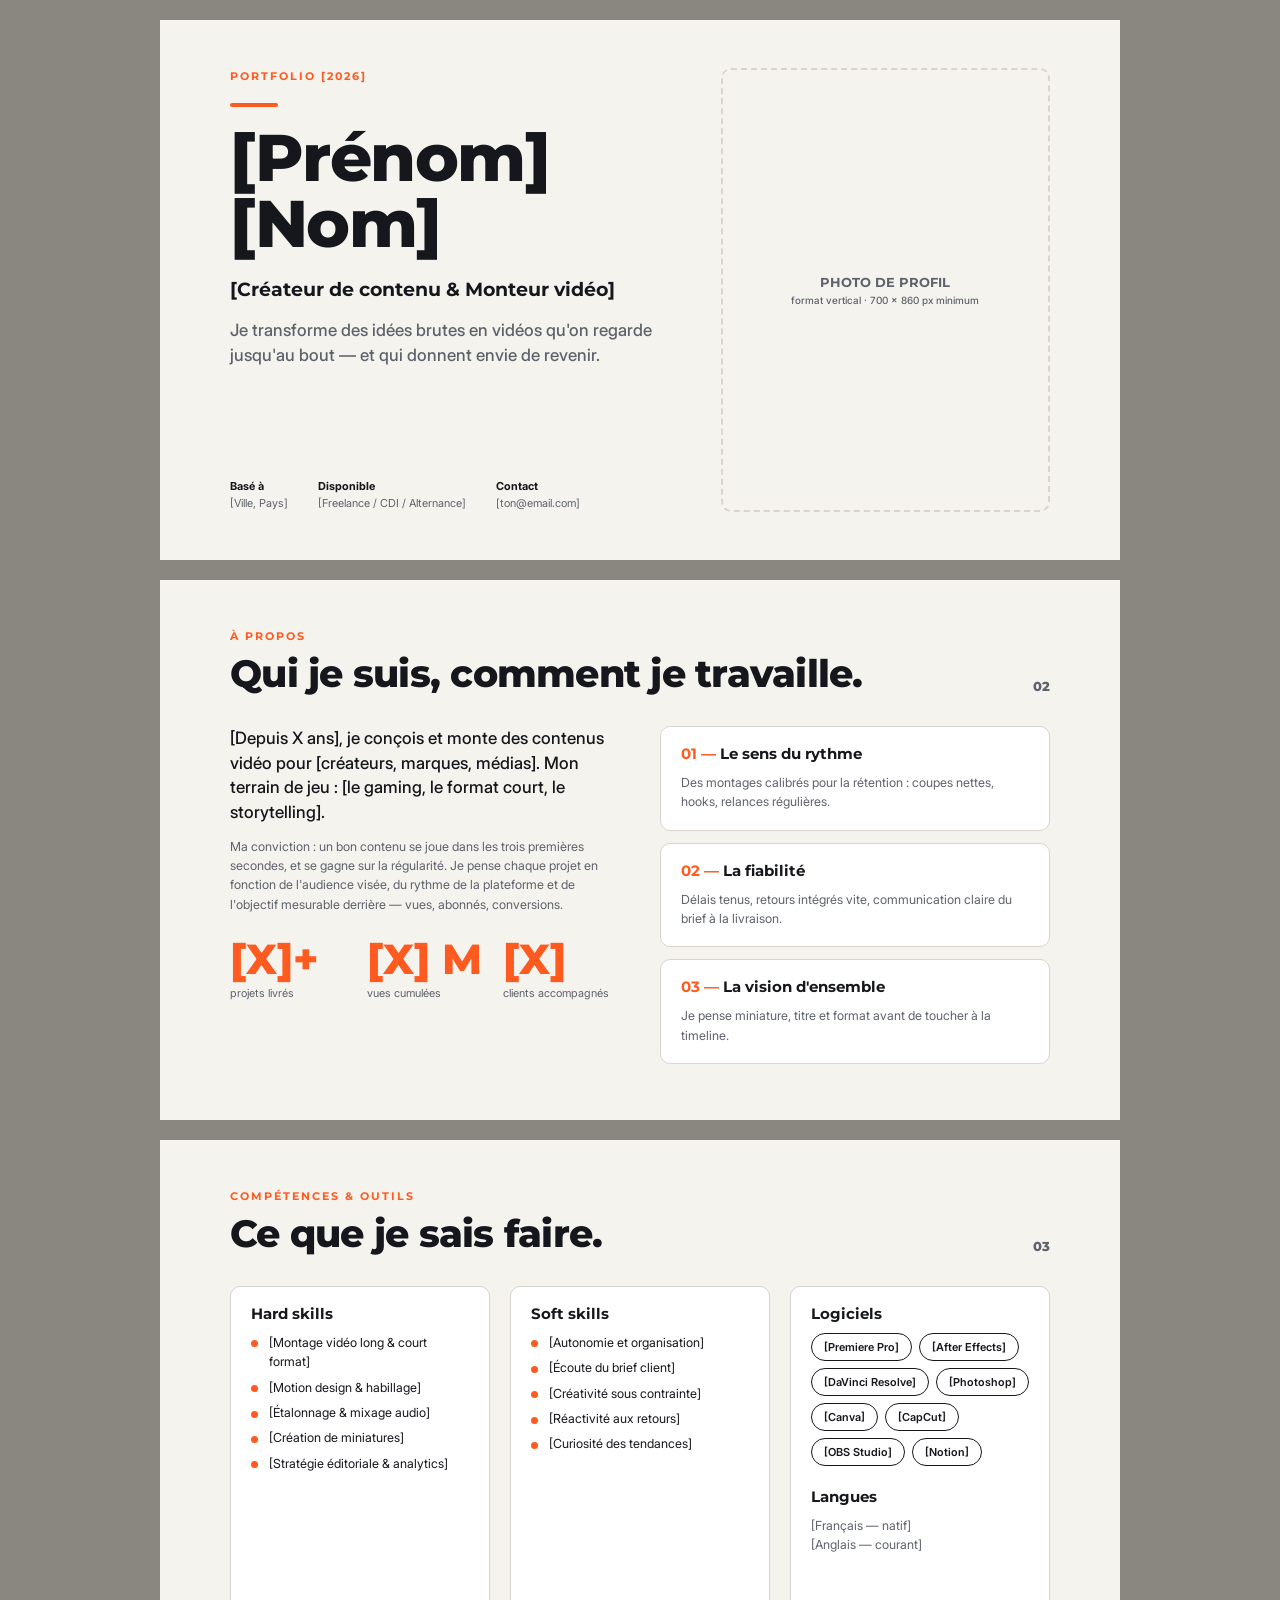
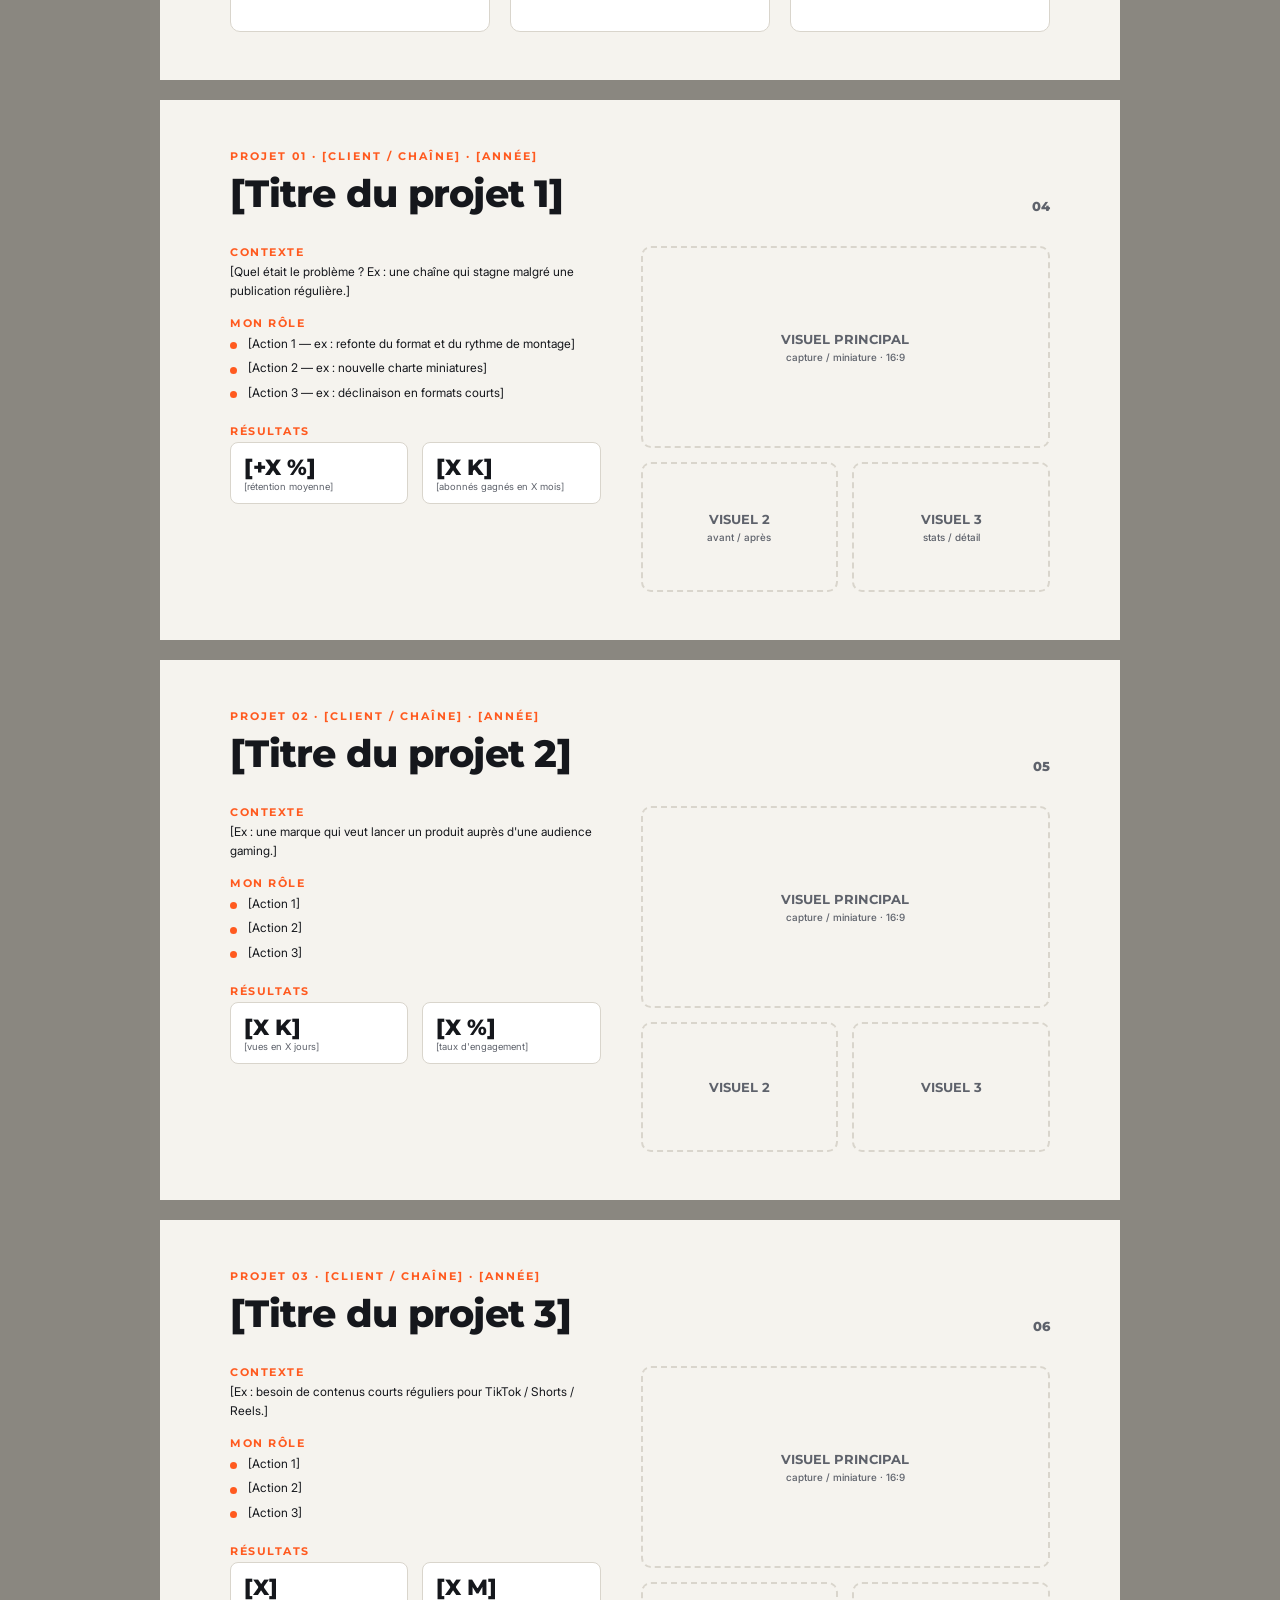
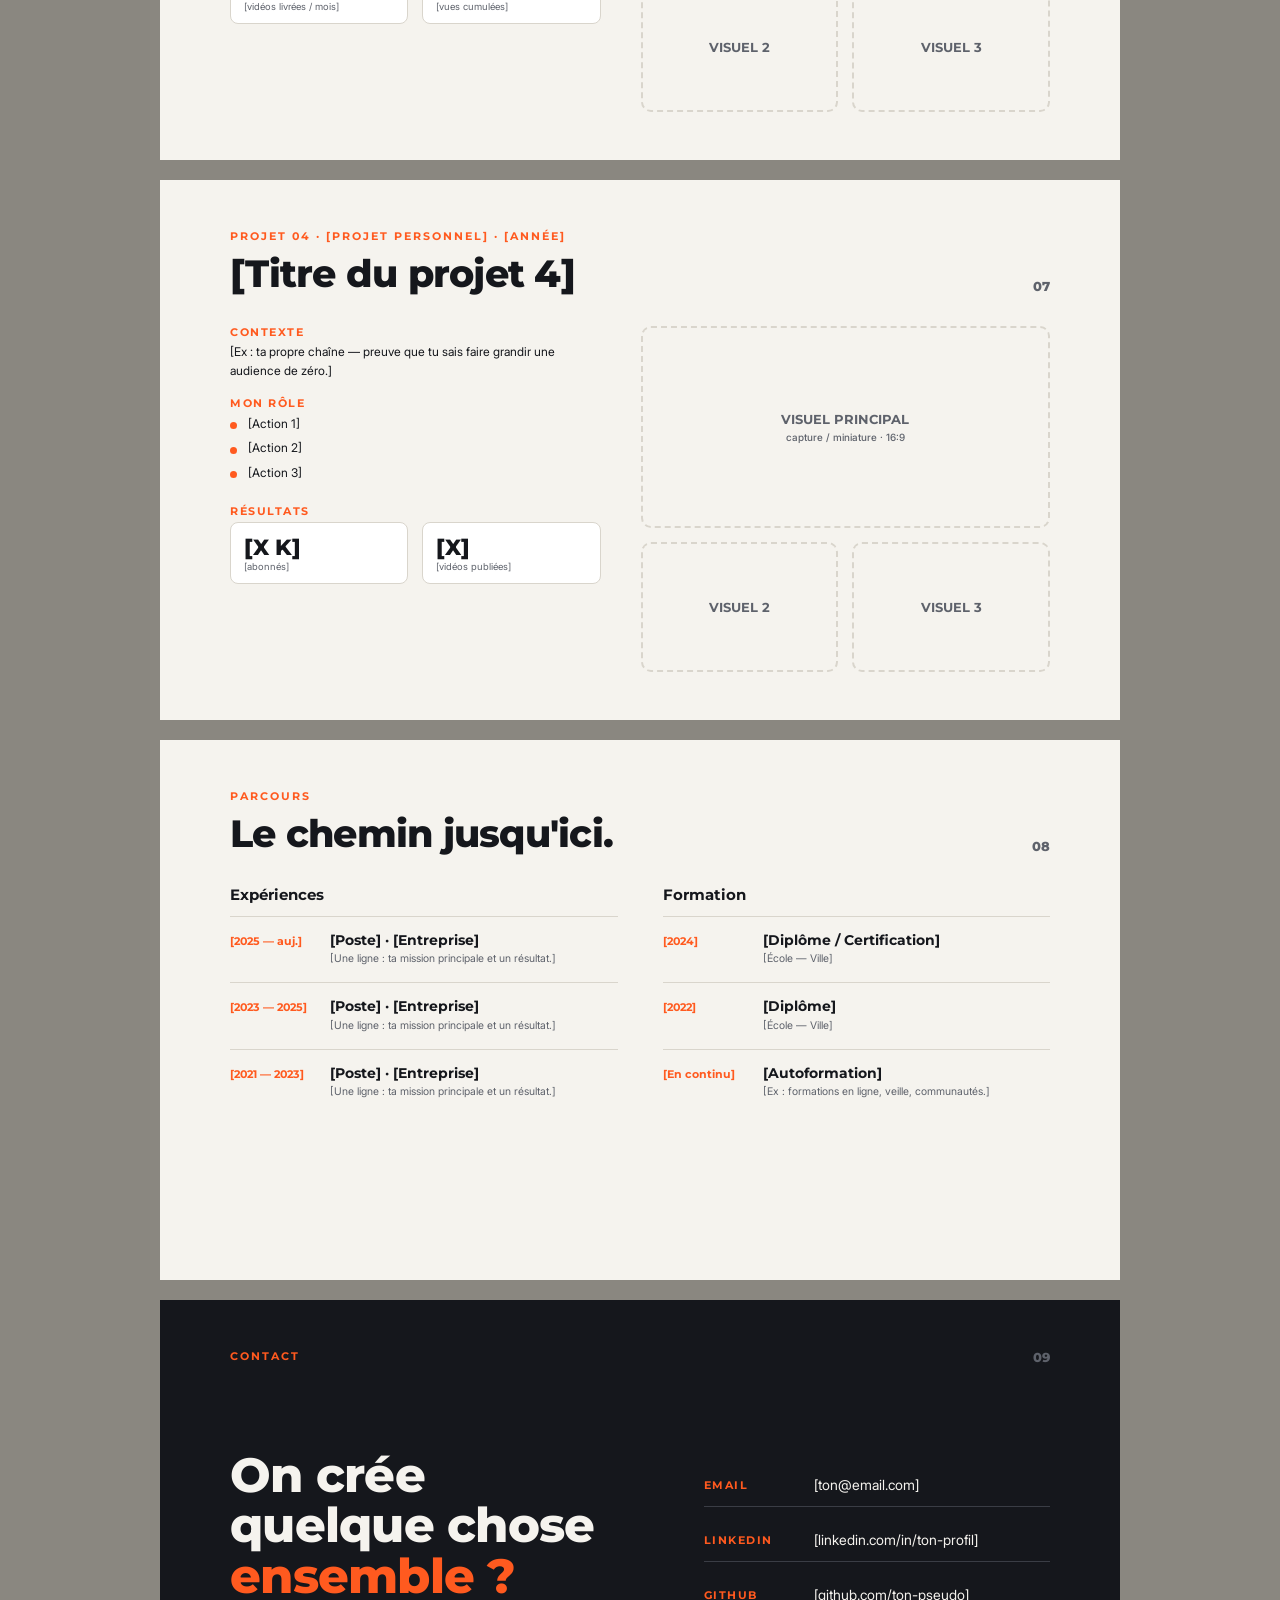
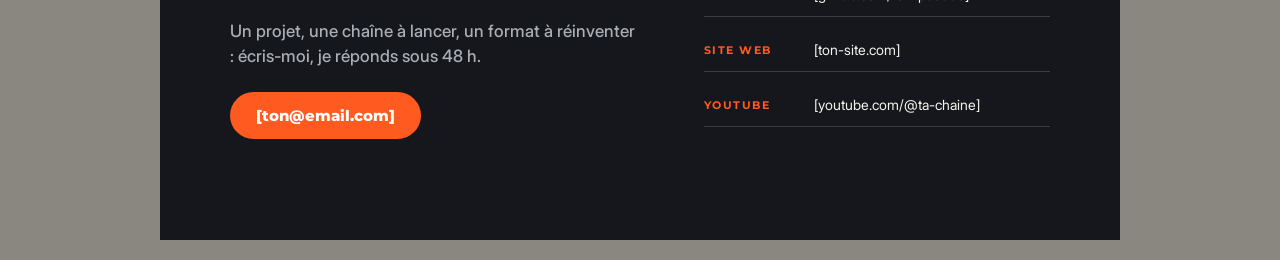
==== portfolio/portfolio.html @ c48b3f31 "Ajout du gabarit de portfolio 16:9 (HTML + PDF) prêt pour l'import Canva Co-Authored-By: Claude Opus" ====
<!doctype html>
<html lang="fr">
<head>
<meta charset="utf-8">
<meta name="viewport" content="width=device-width, initial-scale=1">
<title>Portfolio</title>
<!--
  ============================================================
  PORTFOLIO — GABARIT 16:9 (1920 × 1080 px) PRÊT POUR CANVA
  ============================================================
  COMMENT L'UTILISER
  1. Remplace tout ce qui est entre [CROCHETS] par ton contenu réel.
  2. Exporte en PDF (Chrome > Imprimer > "Enregistrer en PDF",
     marges "Aucune", "Graphiques d'arrière-plan" coché)
     ou utilise directement le fichier portfolio.pdf fourni.
  3. Dans Canva : "Créer un design" > "Importer" > choisis le PDF.
     Chaque <section class="slide"> devient UNE page Canva,
     chaque bloc de texte devient une zone de texte modifiable.

  ⚠ Canva n'importe PAS le HTML. Ce fichier sert à générer le PDF.

  RÈGLES RESPECTÉES POUR UN IMPORT PROPRE
  - Aucun texte posé sur une image ou un dégradé (pas de superposition).
  - Couleurs pleines uniquement (les dégradés/ombres se rasterisent mal).
  - Polices disponibles nativement dans Canva : Montserrat + Inter.
  - Les cadres pointillés = emplacements d'images. Dans Canva,
    supprime le cadre et glisse un "Cadre" (Éléments > Cadres) à la place.
  ============================================================
-->
<link rel="preconnect" href="https://fonts.googleapis.com">
<link rel="preconnect" href="https://fonts.gstatic.com" crossorigin>
<link href="https://fonts.googleapis.com/css2?family=Inter:wght@400;500;600&family=Montserrat:wght@600;700;800&display=swap" rel="stylesheet">
<style>
  /* ---------- 1. PALETTE : change ces 5 valeurs pour tout le document ---------- */
  :root {
    --bg:      #F5F3EE;  /* fond clair des pages            */
    --ink:     #15171C;  /* texte principal                 */
    --muted:   #5E626B;  /* texte secondaire                */
    --accent:  #FF5A1F;  /* couleur de marque (titres, puces) */
    --dark:    #15171C;  /* fond des pages sombres          */
    --line:    #D9D5CC;  /* filets et cadres                */
    --card:    #FFFFFF;  /* fond des cartes                 */
  }

  /* ---------- 2. FORMAT DE PAGE ---------- */
  @page { size: 1920px 1080px; margin: 0; }
  * { box-sizing: border-box; margin: 0; padding: 0; }
  html, body { background: #8A8780; }
  body {
    font-family: "Inter", Arial, sans-serif;
    color: var(--ink);
    -webkit-print-color-adjust: exact; print-color-adjust: exact;
  }
  .slide {
    width: 1920px; height: 1080px;
    padding: 96px 140px;
    background: var(--bg);
    position: relative;
    overflow: hidden;
    margin: 40px auto;
    display: flex; flex-direction: column;
    page-break-after: always; break-after: page;
  }
  .slide.dark { background: var(--dark); color: #F5F3EE; }
  @media print {
    html, body { background: none; }
    .slide { margin: 0; }
  }
  /* Aperçu écran : réduit les pages pour qu'elles tiennent dans la fenêtre */
  @media screen and (max-width: 2000px) {
    .slide { zoom: 0.5; }
  }

  /* ---------- 3. TYPOGRAPHIE ---------- */
  .kicker {
    font-family: "Montserrat", sans-serif; font-weight: 700;
    font-size: 22px; letter-spacing: 4px; text-transform: uppercase;
    color: var(--accent);
  }
  h1 { font-family: "Montserrat", sans-serif; font-weight: 800; font-size: 132px; line-height: 1.0; letter-spacing: -3px; }
  h2 { font-family: "Montserrat", sans-serif; font-weight: 800; font-size: 76px; line-height: 1.05; letter-spacing: -1.5px; }
  h3 { font-family: "Montserrat", sans-serif; font-weight: 700; font-size: 30px; line-height: 1.2; }
  p, li { font-size: 25px; line-height: 1.55; }
  .lead { font-size: 34px; line-height: 1.45; font-weight: 500; }
  .muted { color: var(--muted); }
  .dark .muted { color: #A9ADB5; }
  .accent { color: var(--accent); }

  /* ---------- 4. BLOCS RÉUTILISABLES ---------- */
  .head { display: flex; justify-content: space-between; align-items: flex-end; margin-bottom: 64px; }
  .head .num { font-family: "Montserrat"; font-weight: 800; font-size: 26px; color: var(--muted); }
  .grid-2 { display: grid; grid-template-columns: 1fr 1fr; gap: 80px; flex: 1; }
  .grid-3 { display: grid; grid-template-columns: repeat(3, 1fr); gap: 40px; flex: 1; }
  .card { background: var(--card); border: 2px solid var(--line); border-radius: 20px; padding: 36px 40px; }
  .card h3 { margin-bottom: 20px; }
  .rule { width: 96px; height: 8px; background: var(--accent); border-radius: 4px; margin: 36px 0; }
  ul.dots { list-style: none; }
  ul.dots li { padding-left: 36px; position: relative; margin-bottom: 12px; }
  ul.dots li::before { content: ""; position: absolute; left: 0; top: 15px; width: 14px; height: 14px; border-radius: 50%; background: var(--accent); }
  .tags { display: flex; flex-wrap: wrap; gap: 14px; }
  .tag { font-size: 22px; font-weight: 600; padding: 12px 24px; border-radius: 999px; border: 2px solid var(--ink); }

  /* Emplacement image : à remplacer par un Cadre Canva */
  .ph {
    border: 4px dashed var(--line); border-radius: 20px;
    display: flex; flex-direction: column; align-items: center; justify-content: center;
    color: var(--muted); font-family: "Montserrat"; font-weight: 700; font-size: 26px;
    text-align: center; gap: 8px;
  }
  .ph small { font-family: "Inter"; font-weight: 500; font-size: 20px; }
  .dark .ph { border-color: #3A3D45; color: #A9ADB5; }

  /* ---------- 5. PAGES SPÉCIFIQUES ---------- */
  /* Couverture */
  .cover { display: grid; grid-template-columns: 1.15fr 0.85fr; gap: 90px; height: 100%; }
  .cover .left { display: flex; flex-direction: column; justify-content: space-between; }
  .cover .role { font-family: "Montserrat"; font-weight: 700; font-size: 38px; margin-top: 36px; }
  .cover .meta { display: flex; gap: 60px; }
  .cover .meta p { font-size: 22px; }

  /* Chiffres clés */
  .stats { display: grid; grid-template-columns: repeat(3, 1fr); gap: 40px; }
  .stat .n { font-family: "Montserrat"; font-weight: 800; font-size: 84px; color: var(--accent); line-height: 1; }
  .stat .l { font-size: 22px; margin-top: 12px; }

  /* Projet */
  .project { display: grid; grid-template-columns: 0.95fr 1.05fr; gap: 80px; flex: 1; }
  .project .blocks { display: flex; flex-direction: column; gap: 34px; }
  .project .blocks h3 { font-size: 22px; letter-spacing: 3px; text-transform: uppercase; color: var(--accent); margin-bottom: 8px; }
  .project .blocks p, .project .blocks li { font-size: 24px; }
  .result { display: flex; gap: 28px; }
  .result div { flex: 1; background: var(--card); border: 2px solid var(--line); border-radius: 16px; padding: 22px 26px; }
  .result b { display: block; font-family: "Montserrat"; font-weight: 800; font-size: 44px; color: var(--ink); }
  .result span { font-size: 19px; color: var(--muted); }
  .project .visuals { display: grid; grid-template-rows: 1fr 260px; gap: 28px; }
  .project .visuals .row { display: grid; grid-template-columns: 1fr 1fr; gap: 28px; }

  /* Parcours */
  .timeline { display: grid; grid-template-columns: 1fr 1fr; gap: 90px; flex: 1; }
  .tl-item { display: grid; grid-template-columns: 170px 1fr; gap: 30px; padding: 30px 0; border-top: 2px solid var(--line); }
  .tl-item .date { font-family: "Montserrat"; font-weight: 700; font-size: 22px; color: var(--accent); padding-top: 4px; }
  .tl-item h3 { font-size: 27px; margin-bottom: 6px; }
  .tl-item p { font-size: 21px; }

  /* Contact */
  .contact { display: grid; grid-template-columns: 1.1fr 0.9fr; gap: 100px; flex: 1; align-items: center; }
  .links { display: flex; flex-direction: column; gap: 22px; }
  .link { display: grid; grid-template-columns: 220px 1fr; padding: 26px 0; border-bottom: 2px solid #3A3D45; font-size: 28px; }
  .link span:first-child { font-family: "Montserrat"; font-weight: 700; color: var(--accent); font-size: 22px; letter-spacing: 3px; text-transform: uppercase; padding-top: 5px; }
  .cta { display: inline-block; background: var(--accent); color: #fff; font-family: "Montserrat"; font-weight: 800; font-size: 30px; padding: 28px 52px; border-radius: 999px; margin-top: 48px; }
</style>
</head>
<body>

<!-- =========================================================
     PAGE 1 — COUVERTURE
     ========================================================= -->
<section class="slide">
  <div class="cover">
    <div class="left">
      <div>
        <p class="kicker">Portfolio [2026]</p>
        <div class="rule"></div>
        <!-- TON NOM : 2 lignes max, sinon réduis la taille dans Canva -->
        <h1>[Prénom]<br>[Nom]</h1>
        <p class="role">[Créateur de contenu &amp; Monteur vidéo]</p>
        <!-- ACCROCHE : une promesse, pas une description. Ce que tu apportes, pour qui. -->
        <p class="lead muted" style="margin-top:28px; max-width: 900px;">
          Je transforme des idées brutes en vidéos qu'on regarde jusqu'au bout — et qui donnent envie de revenir.
        </p>
      </div>
      <div class="meta">
        <p><b>Basé à</b><br><span class="muted">[Ville, Pays]</span></p>
        <p><b>Disponible</b><br><span class="muted">[Freelance / CDI / Alternance]</span></p>
        <p><b>Contact</b><br><span class="muted">[ton@email.com]</span></p>
      </div>
    </div>
    <!-- IMAGE : portrait ou visuel signature, format vertical -->
    <div class="ph">PHOTO DE PROFIL<small>format vertical · 700 × 860 px minimum</small></div>
  </div>
</section>

<!-- =========================================================
     PAGE 2 — À PROPOS
     ========================================================= -->
<section class="slide">
  <div class="head">
    <div><p class="kicker">À propos</p><h2 style="margin-top:18px;">Qui je suis, comment je travaille.</h2></div>
    <span class="num">02</span>
  </div>
  <div class="grid-2">
    <div>
      <!-- PRÉSENTATION : 3 à 4 phrases. Parcours en une ligne, spécialité, ce qui te distingue. -->
      <p class="lead">
        [Depuis X ans], je conçois et monte des contenus vidéo pour [créateurs, marques, médias].
        Mon terrain de jeu : [le gaming, le format court, le storytelling].
      </p>
      <p class="muted" style="margin-top:24px;">
        Ma conviction : un bon contenu se joue dans les trois premières secondes, et se gagne
        sur la régularité. Je pense chaque projet en fonction de l'audience visée, du rythme
        de la plateforme et de l'objectif mesurable derrière — vues, abonnés, conversions.
      </p>
      <!-- CHIFFRES CLÉS : remplace par des chiffres VRAIS et vérifiables. -->
      <div class="stats" style="margin-top:48px;">
        <div class="stat"><div class="n">[X]+</div><div class="l muted">projets livrés</div></div>
        <div class="stat"><div class="n">[X] M</div><div class="l muted">vues cumulées</div></div>
        <div class="stat"><div class="n">[X]</div><div class="l muted">clients accompagnés</div></div>
      </div>
    </div>
    <div style="display:flex; flex-direction:column; gap:24px;">
      <!-- FORCES CLÉS : 3 maximum. Chaque force = un bénéfice concret pour le client. -->
      <div class="card">
        <h3><span class="accent">01 —</span> Le sens du rythme</h3>
        <p class="muted">Des montages calibrés pour la rétention : coupes nettes, hooks, relances régulières.</p>
      </div>
      <div class="card">
        <h3><span class="accent">02 —</span> La fiabilité</h3>
        <p class="muted">Délais tenus, retours intégrés vite, communication claire du brief à la livraison.</p>
      </div>
      <div class="card">
        <h3><span class="accent">03 —</span> La vision d'ensemble</h3>
        <p class="muted">Je pense miniature, titre et format avant de toucher à la timeline.</p>
      </div>
    </div>
  </div>
</section>

<!-- =========================================================
     PAGE 3 — COMPÉTENCES & OUTILS
     ========================================================= -->
<section class="slide">
  <div class="head">
    <div><p class="kicker">Compétences &amp; outils</p><h2 style="margin-top:18px;">Ce que je sais faire.</h2></div>
    <span class="num">03</span>
  </div>
  <div class="grid-3">
    <div class="card">
      <h3>Hard skills</h3>
      <ul class="dots">
        <li>[Montage vidéo long &amp; court format]</li>
        <li>[Motion design &amp; habillage]</li>
        <li>[Étalonnage &amp; mixage audio]</li>
        <li>[Création de miniatures]</li>
        <li>[Stratégie éditoriale &amp; analytics]</li>
      </ul>
    </div>
    <div class="card">
      <h3>Soft skills</h3>
      <ul class="dots">
        <li>[Autonomie et organisation]</li>
        <li>[Écoute du brief client]</li>
        <li>[Créativité sous contrainte]</li>
        <li>[Réactivité aux retours]</li>
        <li>[Curiosité des tendances]</li>
      </ul>
    </div>
    <div class="card">
      <h3>Logiciels</h3>
      <!-- Ne liste QUE ce que tu maîtrises vraiment. Un recruteur testera. -->
      <div class="tags" style="margin-top:8px;">
        <span class="tag">[Premiere Pro]</span>
        <span class="tag">[After Effects]</span>
        <span class="tag">[DaVinci Resolve]</span>
        <span class="tag">[Photoshop]</span>
        <span class="tag">[Canva]</span>
        <span class="tag">[CapCut]</span>
        <span class="tag">[OBS Studio]</span>
        <span class="tag">[Notion]</span>
      </div>
      <h3 style="margin-top:44px;">Langues</h3>
      <p class="muted">[Français — natif]<br>[Anglais — courant]</p>
    </div>
  </div>
</section>

<!-- =========================================================
     PAGES 4 à 7 — PROJETS (1 projet = 1 page)
     Duplique ou supprime une <section> pour ajuster le nombre.
     ========================================================= -->

<!-- PROJET 1 -->
<section class="slide">
  <div class="head">
    <div><p class="kicker">Projet 01 · [Client / Chaîne] · [Année]</p><h2 style="margin-top:18px;">[Titre du projet 1]</h2></div>
    <span class="num">04</span>
  </div>
  <div class="project">
    <div class="blocks">
      <div><h3>Contexte</h3><p>[Quel était le problème ? Ex : une chaîne qui stagne malgré une publication régulière.]</p></div>
      <div><h3>Mon rôle</h3>
        <ul class="dots">
          <li>[Action 1 — ex : refonte du format et du rythme de montage]</li>
          <li>[Action 2 — ex : nouvelle charte miniatures]</li>
          <li>[Action 3 — ex : déclinaison en formats courts]</li>
        </ul>
      </div>
      <div><h3>Résultats</h3>
        <!-- Chiffres réels uniquement, avec la période de mesure. -->
        <div class="result">
          <div><b>[+X %]</b><span>[rétention moyenne]</span></div>
          <div><b>[X K]</b><span>[abonnés gagnés en X mois]</span></div>
        </div>
      </div>
    </div>
    <div class="visuals">
      <div class="ph">VISUEL PRINCIPAL<small>capture / miniature · 16:9</small></div>
      <div class="row">
        <div class="ph">VISUEL 2<small>avant / après</small></div>
        <div class="ph">VISUEL 3<small>stats / détail</small></div>
      </div>
    </div>
  </div>
</section>

<!-- PROJET 2 -->
<section class="slide">
  <div class="head">
    <div><p class="kicker">Projet 02 · [Client / Chaîne] · [Année]</p><h2 style="margin-top:18px;">[Titre du projet 2]</h2></div>
    <span class="num">05</span>
  </div>
  <div class="project">
    <div class="blocks">
      <div><h3>Contexte</h3><p>[Ex : une marque qui veut lancer un produit auprès d'une audience gaming.]</p></div>
      <div><h3>Mon rôle</h3>
        <ul class="dots">
          <li>[Action 1]</li>
          <li>[Action 2]</li>
          <li>[Action 3]</li>
        </ul>
      </div>
      <div><h3>Résultats</h3>
        <div class="result">
          <div><b>[X K]</b><span>[vues en X jours]</span></div>
          <div><b>[X %]</b><span>[taux d'engagement]</span></div>
        </div>
      </div>
    </div>
    <div class="visuals">
      <div class="ph">VISUEL PRINCIPAL<small>capture / miniature · 16:9</small></div>
      <div class="row">
        <div class="ph">VISUEL 2</div>
        <div class="ph">VISUEL 3</div>
      </div>
    </div>
  </div>
</section>

<!-- PROJET 3 -->
<section class="slide">
  <div class="head">
    <div><p class="kicker">Projet 03 · [Client / Chaîne] · [Année]</p><h2 style="margin-top:18px;">[Titre du projet 3]</h2></div>
    <span class="num">06</span>
  </div>
  <div class="project">
    <div class="blocks">
      <div><h3>Contexte</h3><p>[Ex : besoin de contenus courts réguliers pour TikTok / Shorts / Reels.]</p></div>
      <div><h3>Mon rôle</h3>
        <ul class="dots">
          <li>[Action 1]</li>
          <li>[Action 2]</li>
          <li>[Action 3]</li>
        </ul>
      </div>
      <div><h3>Résultats</h3>
        <div class="result">
          <div><b>[X]</b><span>[vidéos livrées / mois]</span></div>
          <div><b>[X M]</b><span>[vues cumulées]</span></div>
        </div>
      </div>
    </div>
    <div class="visuals">
      <div class="ph">VISUEL PRINCIPAL<small>capture / miniature · 16:9</small></div>
      <div class="row">
        <div class="ph">VISUEL 2</div>
        <div class="ph">VISUEL 3</div>
      </div>
    </div>
  </div>
</section>

<!-- PROJET 4 (optionnel : supprime cette section si tu n'as que 3 projets solides) -->
<section class="slide">
  <div class="head">
    <div><p class="kicker">Projet 04 · [Projet personnel] · [Année]</p><h2 style="margin-top:18px;">[Titre du projet 4]</h2></div>
    <span class="num">07</span>
  </div>
  <div class="project">
    <div class="blocks">
      <div><h3>Contexte</h3><p>[Ex : ta propre chaîne — preuve que tu sais faire grandir une audience de zéro.]</p></div>
      <div><h3>Mon rôle</h3>
        <ul class="dots">
          <li>[Action 1]</li>
          <li>[Action 2]</li>
          <li>[Action 3]</li>
        </ul>
      </div>
      <div><h3>Résultats</h3>
        <div class="result">
          <div><b>[X K]</b><span>[abonnés]</span></div>
          <div><b>[X]</b><span>[vidéos publiées]</span></div>
        </div>
      </div>
    </div>
    <div class="visuals">
      <div class="ph">VISUEL PRINCIPAL<small>capture / miniature · 16:9</small></div>
      <div class="row">
        <div class="ph">VISUEL 2</div>
        <div class="ph">VISUEL 3</div>
      </div>
    </div>
  </div>
</section>

<!-- =========================================================
     PAGE 8 — PARCOURS & FORMATION
     ========================================================= -->
<section class="slide">
  <div class="head">
    <div><p class="kicker">Parcours</p><h2 style="margin-top:18px;">Le chemin jusqu'ici.</h2></div>
    <span class="num">08</span>
  </div>
  <div class="timeline">
    <div>
      <h3 style="margin-bottom:24px;">Expériences</h3>
      <!-- Du plus récent au plus ancien. 3 à 4 entrées maximum. -->
      <div class="tl-item"><div class="date">[2025 — auj.]</div><div><h3>[Poste] · [Entreprise]</h3><p class="muted">[Une ligne : ta mission principale et un résultat.]</p></div></div>
      <div class="tl-item"><div class="date">[2023 — 2025]</div><div><h3>[Poste] · [Entreprise]</h3><p class="muted">[Une ligne : ta mission principale et un résultat.]</p></div></div>
      <div class="tl-item"><div class="date">[2021 — 2023]</div><div><h3>[Poste] · [Entreprise]</h3><p class="muted">[Une ligne : ta mission principale et un résultat.]</p></div></div>
    </div>
    <div>
      <h3 style="margin-bottom:24px;">Formation</h3>
      <div class="tl-item"><div class="date">[2024]</div><div><h3>[Diplôme / Certification]</h3><p class="muted">[École — Ville]</p></div></div>
      <div class="tl-item"><div class="date">[2022]</div><div><h3>[Diplôme]</h3><p class="muted">[École — Ville]</p></div></div>
      <div class="tl-item"><div class="date">[En continu]</div><div><h3>[Autoformation]</h3><p class="muted">[Ex : formations en ligne, veille, communautés.]</p></div></div>
    </div>
  </div>
</section>

<!-- =========================================================
     PAGE 9 — CONTACT / CALL TO ACTION
     ========================================================= -->
<section class="slide dark">
  <div class="head">
    <div><p class="kicker">Contact</p></div>
    <span class="num">09</span>
  </div>
  <div class="contact">
    <div>
      <h2 style="font-size:96px;">On crée<br>quelque chose<br><span class="accent">ensemble ?</span></h2>
      <p class="lead muted" style="margin-top:36px; max-width:820px;">
        Un projet, une chaîne à lancer, un format à réinventer : écris-moi, je réponds sous 48 h.
      </p>
      <!-- Dans Canva : sélectionne ce bouton > icône lien > colle ton email ou Calendly -->
      <span class="cta">[ton@email.com]</span>
    </div>
    <!-- LIENS : dans Canva, sélectionne chaque texte et ajoute le lien (icône chaîne). -->
    <div class="links">
      <div class="link"><span>Email</span><span>[ton@email.com]</span></div>
      <div class="link"><span>LinkedIn</span><span>[linkedin.com/in/ton-profil]</span></div>
      <div class="link"><span>GitHub</span><span>[github.com/ton-pseudo]</span></div>
      <div class="link"><span>Site web</span><span>[ton-site.com]</span></div>
      <div class="link"><span>YouTube</span><span>[youtube.com/@ta-chaine]</span></div>
    </div>
  </div>
</section>

</body>
</html>
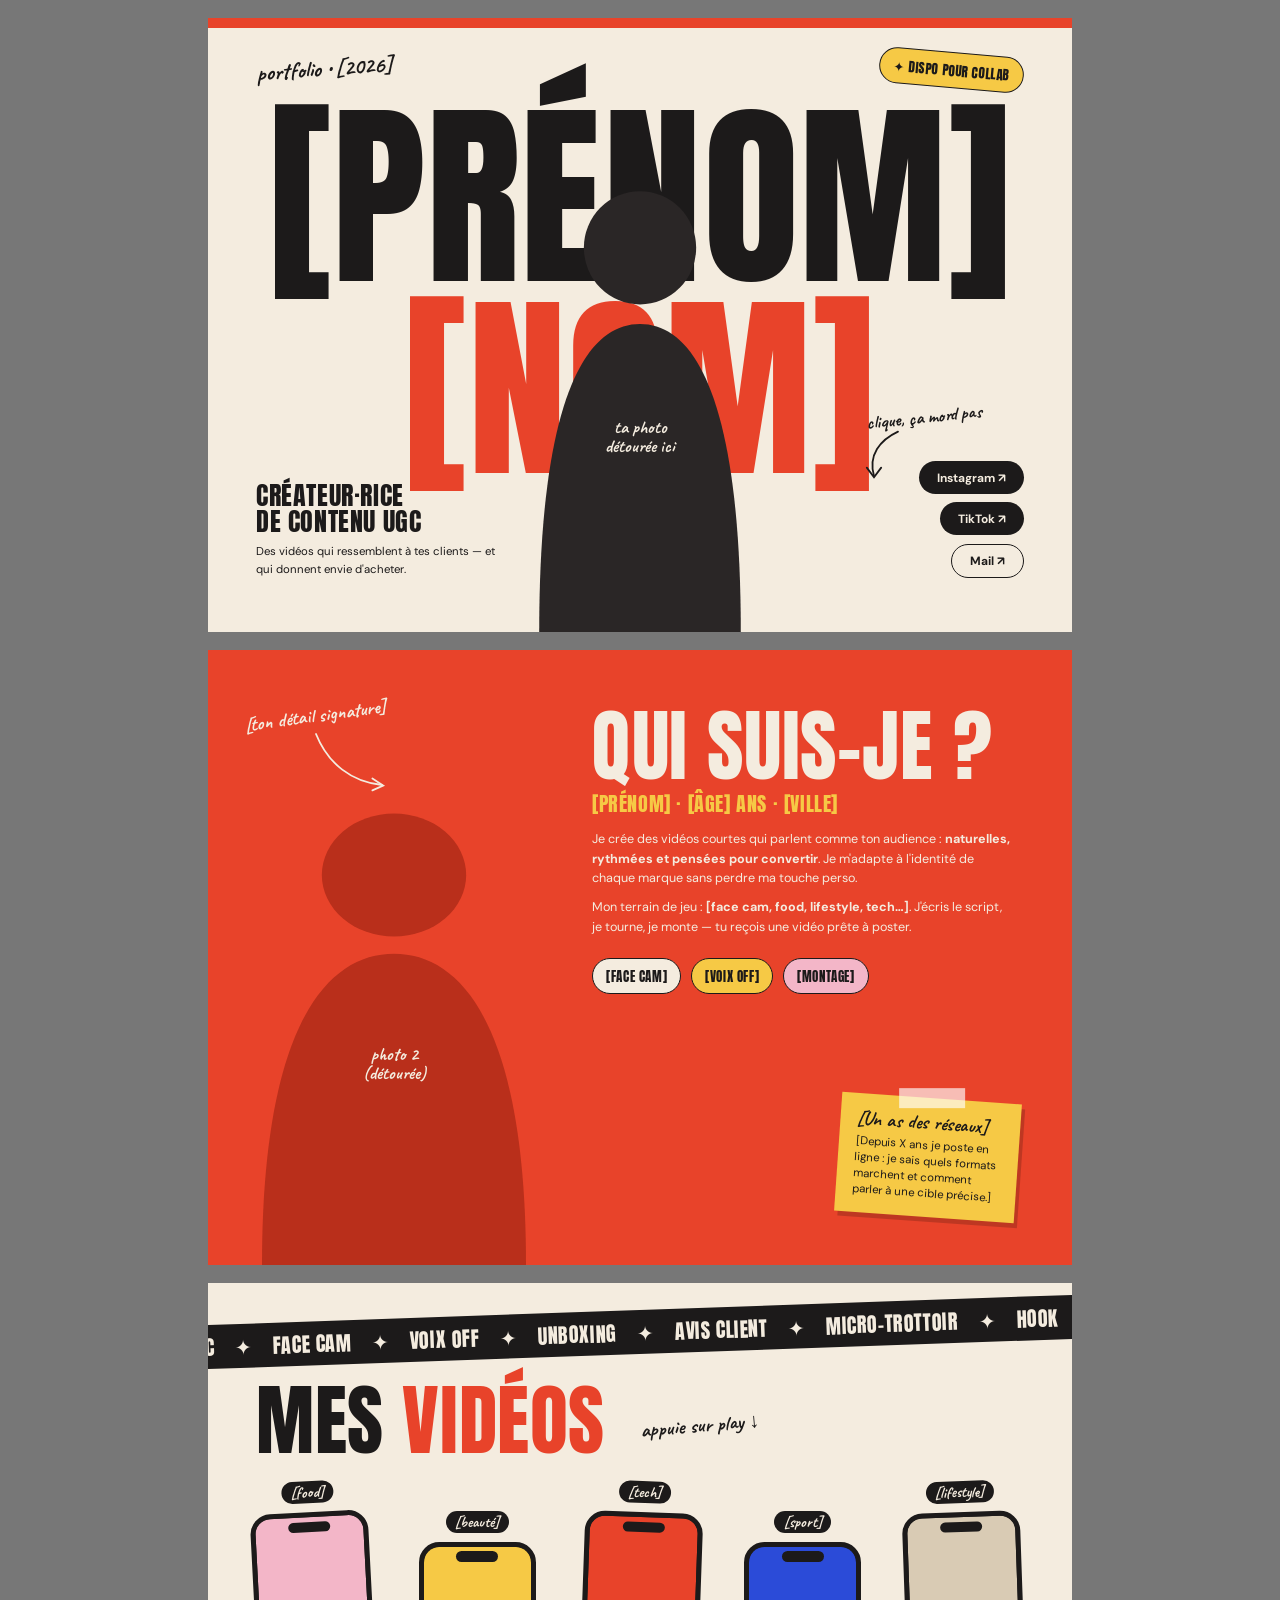
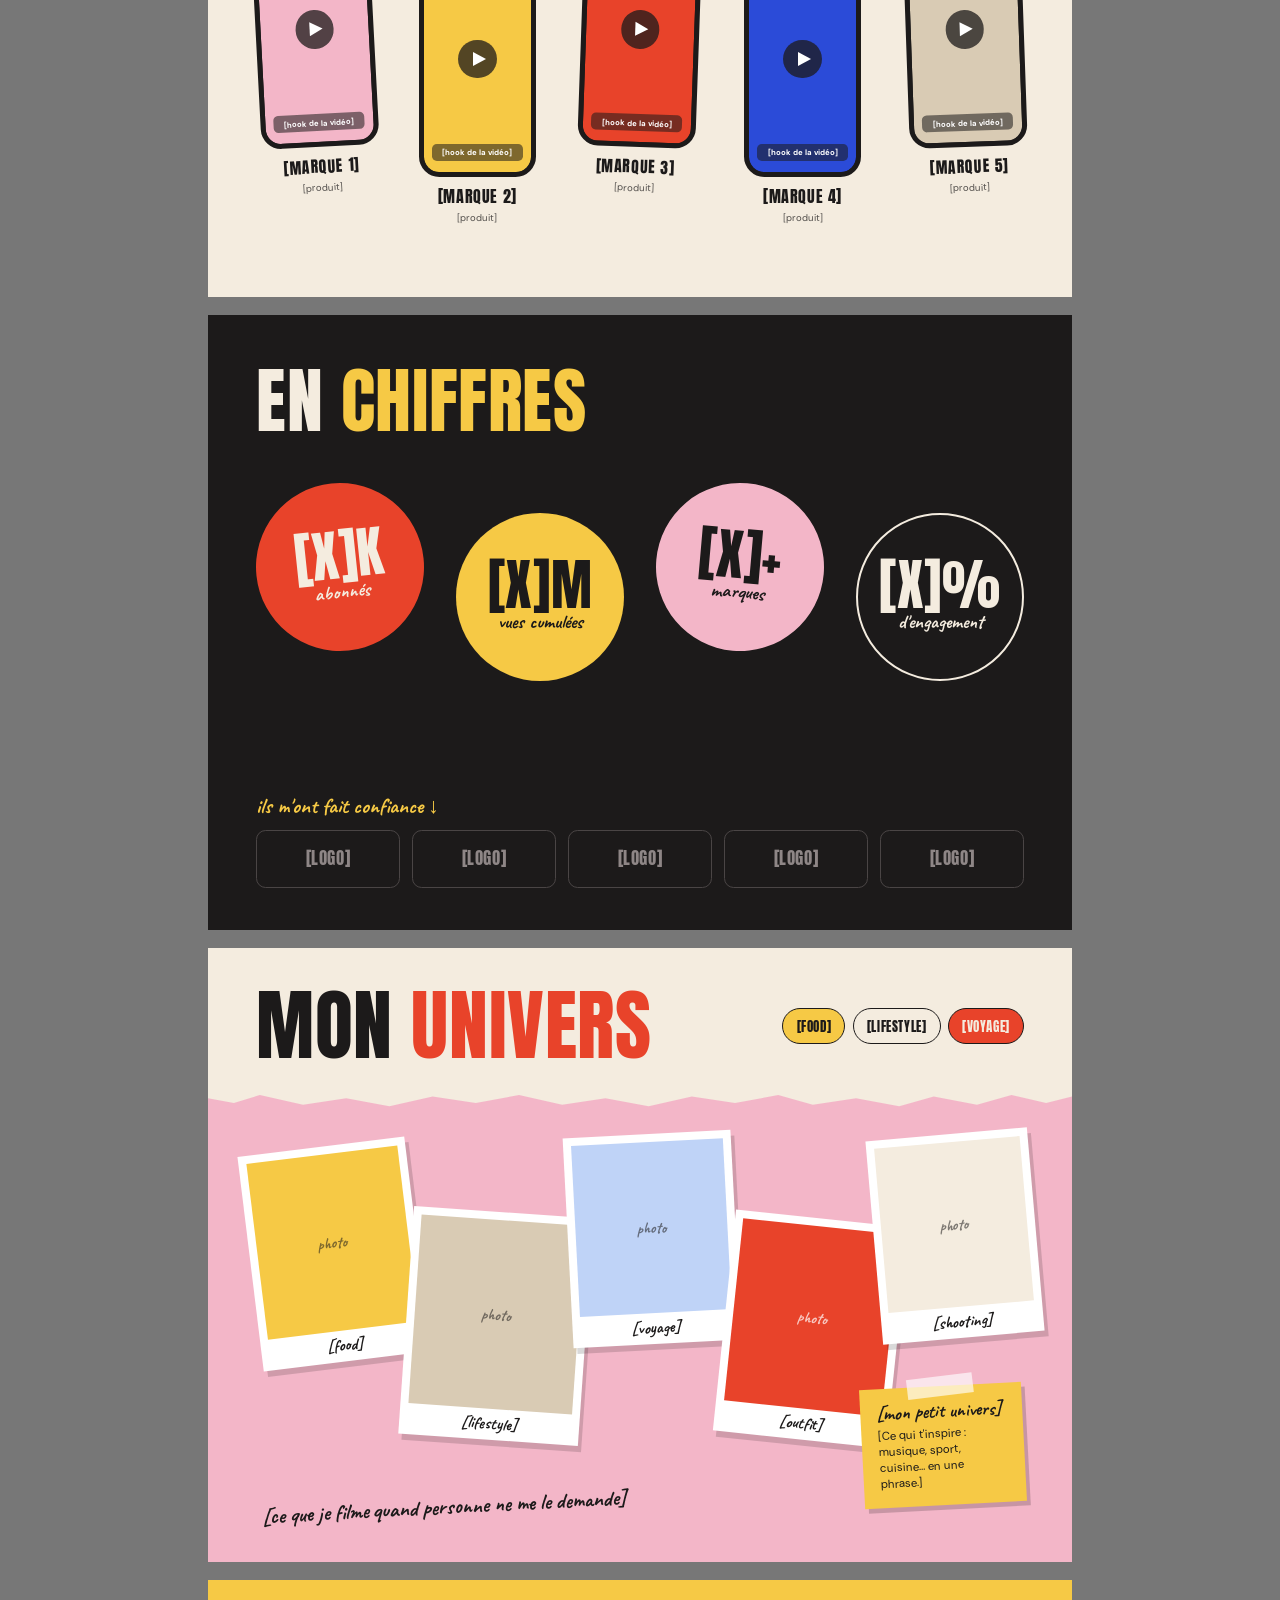
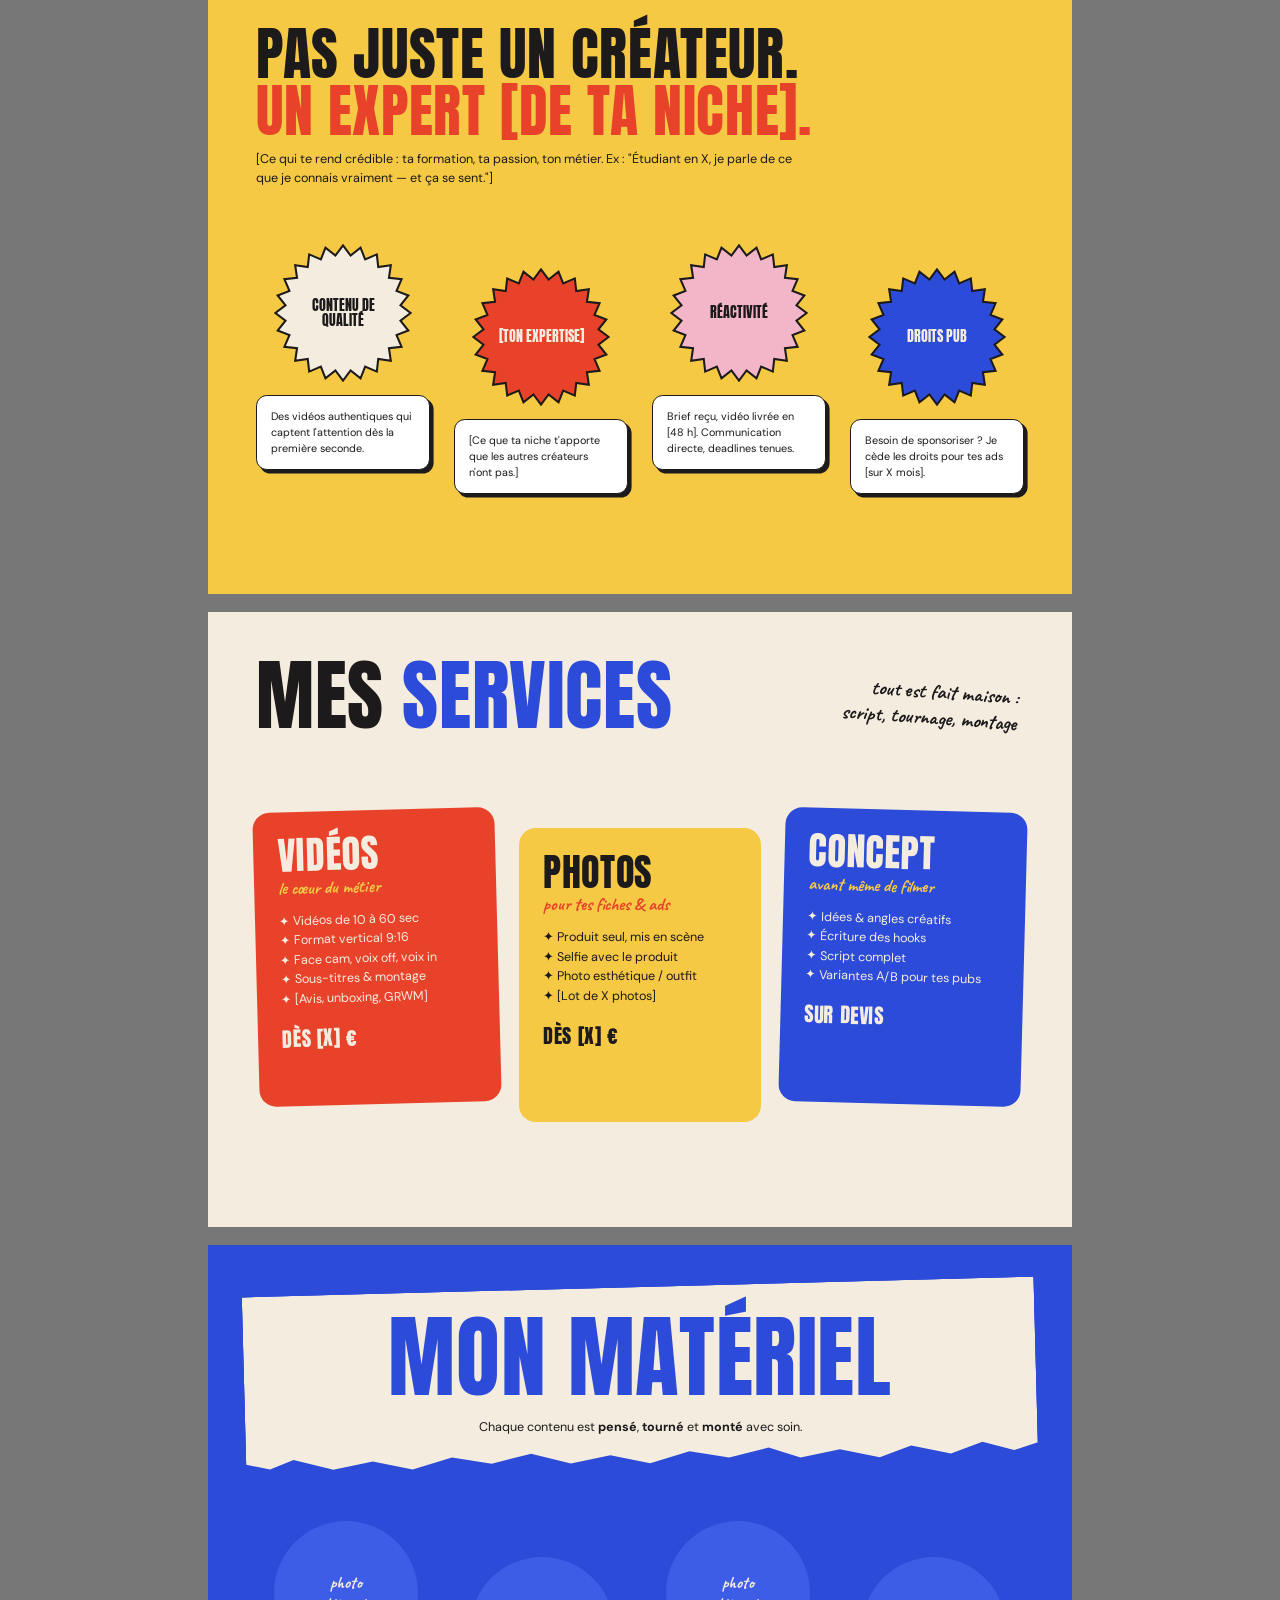
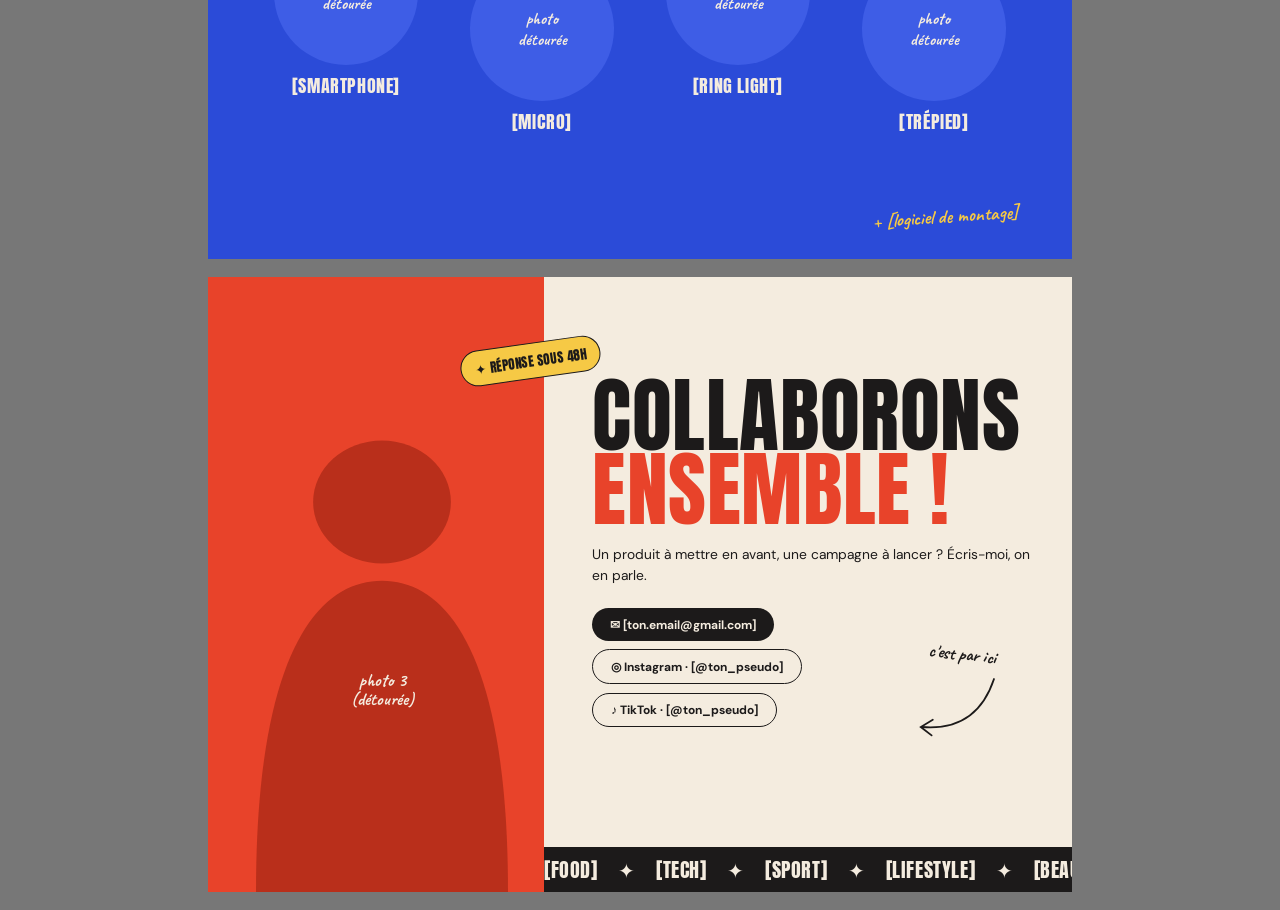
==== commit 621ff7fb: "Refonte du portfolio en style créateur UGC (9 sections, prêt pour Canva) Co-Authored-By: Claude Opus" ====
--- a/portfolio/portfolio.html
+++ b/portfolio/portfolio.html
@@ -3,466 +3,339 @@
 <head>
 <meta charset="utf-8">
 <meta name="viewport" content="width=device-width, initial-scale=1">
-<title>Portfolio</title>
+<title>Portfolio UGC</title>
 <!--
-  ============================================================
-  PORTFOLIO — GABARIT 16:9 (1920 × 1080 px) PRÊT POUR CANVA
-  ============================================================
-  COMMENT L'UTILISER
-  1. Remplace tout ce qui est entre [CROCHETS] par ton contenu réel.
-  2. Exporte en PDF (Chrome > Imprimer > "Enregistrer en PDF",
-     marges "Aucune", "Graphiques d'arrière-plan" coché)
-     ou utilise directement le fichier portfolio.pdf fourni.
-  3. Dans Canva : "Créer un design" > "Importer" > choisis le PDF.
-     Chaque <section class="slide"> devient UNE page Canva,
-     chaque bloc de texte devient une zone de texte modifiable.
-
-  ⚠ Canva n'importe PAS le HTML. Ce fichier sert à générer le PDF.
-
-  RÈGLES RESPECTÉES POUR UN IMPORT PROPRE
-  - Aucun texte posé sur une image ou un dégradé (pas de superposition).
-  - Couleurs pleines uniquement (les dégradés/ombres se rasterisent mal).
-  - Polices disponibles nativement dans Canva : Montserrat + Inter.
-  - Les cadres pointillés = emplacements d'images. Dans Canva,
-    supprime le cadre et glisse un "Cadre" (Éléments > Cadres) à la place.
-  ============================================================
+  =====================================================================
+  PORTFOLIO CRÉATEUR UGC — 9 SECTIONS, 1440 × 1024 px CHACUNE
+  =====================================================================
+  IMPORT DANS CANVA
+  - Importe portfolio.pdf (Créer un design > Importer). Chaque section = 1 page.
+  - Pour en faire un site comme les exemples my.canva.site :
+    "Redimensionner" > Site web, puis "Publier le site".
+
+  REMPLACER LES VISUELS (formes colorées avec une étiquette manuscrite)
+  - SILHOUETTE = ta photo DÉTOURÉE (PNG sans fond).
+    Canva : importe ta photo > "Modifier" > "Supprimer l'arrière-plan",
+    puis pose-la à la place de la silhouette (par-dessus le texte = effet magazine).
+  - TÉLÉPHONES = tes vidéos. Supprime l'écran coloré et glisse ta vidéo dedans.
+  - POLAROÏDS = tes photos (food, lifestyle, voyage...).
+  - CERCLES "MATÉRIEL" = photos produit détourées de ton matériel.
+  - [Logo] = logos des marques avec qui tu as bossé.
+
+  POLICES (toutes dans Canva) : Anton, DM Sans, Caveat.
+  COULEURS : variables de :root ci-dessous.
+  =====================================================================
 -->
 <link rel="preconnect" href="https://fonts.googleapis.com">
 <link rel="preconnect" href="https://fonts.gstatic.com" crossorigin>
-<link href="https://fonts.googleapis.com/css2?family=Inter:wght@400;500;600&family=Montserrat:wght@600;700;800&display=swap" rel="stylesheet">
+<link href="https://fonts.googleapis.com/css2?family=Anton&family=Caveat:wght@600;700&family=DM+Sans:wght@400;500;700&display=swap" rel="stylesheet">
 <style>
-  /* ---------- 1. PALETTE : change ces 5 valeurs pour tout le document ---------- */
   :root {
-    --bg:      #F5F3EE;  /* fond clair des pages            */
-    --ink:     #15171C;  /* texte principal                 */
-    --muted:   #5E626B;  /* texte secondaire                */
-    --accent:  #FF5A1F;  /* couleur de marque (titres, puces) */
-    --dark:    #15171C;  /* fond des pages sombres          */
-    --line:    #D9D5CC;  /* filets et cadres                */
-    --card:    #FFFFFF;  /* fond des cartes                 */
+    --cream:  #F4ECDF;   /* fond papier         */
+    --ink:    #1C1A1A;   /* noir                */
+    --red:    #E8432A;   /* couleur signature   */
+    --yellow: #F6C945;   /* post-it / accents   */
+    --blue:   #2B4BD8;   /* accent secondaire   */
+    --pink:   #F3B6C8;   /* accent doux         */
+    --shade:  #D9CBB4;   /* placeholders        */
   }
-
-  /* ---------- 2. FORMAT DE PAGE ---------- */
-  @page { size: 1920px 1080px; margin: 0; }
+  @page { size: 1440px 1024px; margin: 0; }
   * { box-sizing: border-box; margin: 0; padding: 0; }
-  html, body { background: #8A8780; }
-  body {
-    font-family: "Inter", Arial, sans-serif;
-    color: var(--ink);
-    -webkit-print-color-adjust: exact; print-color-adjust: exact;
-  }
-  .slide {
-    width: 1920px; height: 1080px;
-    padding: 96px 140px;
-    background: var(--bg);
-    position: relative;
-    overflow: hidden;
-    margin: 40px auto;
-    display: flex; flex-direction: column;
-    page-break-after: always; break-after: page;
-  }
-  .slide.dark { background: var(--dark); color: #F5F3EE; }
-  @media print {
-    html, body { background: none; }
-    .slide { margin: 0; }
-  }
-  /* Aperçu écran : réduit les pages pour qu'elles tiennent dans la fenêtre */
-  @media screen and (max-width: 2000px) {
-    .slide { zoom: 0.5; }
-  }
-
-  /* ---------- 3. TYPOGRAPHIE ---------- */
-  .kicker {
-    font-family: "Montserrat", sans-serif; font-weight: 700;
-    font-size: 22px; letter-spacing: 4px; text-transform: uppercase;
-    color: var(--accent);
-  }
-  h1 { font-family: "Montserrat", sans-serif; font-weight: 800; font-size: 132px; line-height: 1.0; letter-spacing: -3px; }
-  h2 { font-family: "Montserrat", sans-serif; font-weight: 800; font-size: 76px; line-height: 1.05; letter-spacing: -1.5px; }
-  h3 { font-family: "Montserrat", sans-serif; font-weight: 700; font-size: 30px; line-height: 1.2; }
-  p, li { font-size: 25px; line-height: 1.55; }
-  .lead { font-size: 34px; line-height: 1.45; font-weight: 500; }
-  .muted { color: var(--muted); }
-  .dark .muted { color: #A9ADB5; }
-  .accent { color: var(--accent); }
-
-  /* ---------- 4. BLOCS RÉUTILISABLES ---------- */
-  .head { display: flex; justify-content: space-between; align-items: flex-end; margin-bottom: 64px; }
-  .head .num { font-family: "Montserrat"; font-weight: 800; font-size: 26px; color: var(--muted); }
-  .grid-2 { display: grid; grid-template-columns: 1fr 1fr; gap: 80px; flex: 1; }
-  .grid-3 { display: grid; grid-template-columns: repeat(3, 1fr); gap: 40px; flex: 1; }
-  .card { background: var(--card); border: 2px solid var(--line); border-radius: 20px; padding: 36px 40px; }
-  .card h3 { margin-bottom: 20px; }
-  .rule { width: 96px; height: 8px; background: var(--accent); border-radius: 4px; margin: 36px 0; }
-  ul.dots { list-style: none; }
-  ul.dots li { padding-left: 36px; position: relative; margin-bottom: 12px; }
-  ul.dots li::before { content: ""; position: absolute; left: 0; top: 15px; width: 14px; height: 14px; border-radius: 50%; background: var(--accent); }
-  .tags { display: flex; flex-wrap: wrap; gap: 14px; }
-  .tag { font-size: 22px; font-weight: 600; padding: 12px 24px; border-radius: 999px; border: 2px solid var(--ink); }
-
-  /* Emplacement image : à remplacer par un Cadre Canva */
-  .ph {
-    border: 4px dashed var(--line); border-radius: 20px;
-    display: flex; flex-direction: column; align-items: center; justify-content: center;
-    color: var(--muted); font-family: "Montserrat"; font-weight: 700; font-size: 26px;
-    text-align: center; gap: 8px;
-  }
-  .ph small { font-family: "Inter"; font-weight: 500; font-size: 20px; }
-  .dark .ph { border-color: #3A3D45; color: #A9ADB5; }
-
-  /* ---------- 5. PAGES SPÉCIFIQUES ---------- */
-  /* Couverture */
-  .cover { display: grid; grid-template-columns: 1.15fr 0.85fr; gap: 90px; height: 100%; }
-  .cover .left { display: flex; flex-direction: column; justify-content: space-between; }
-  .cover .role { font-family: "Montserrat"; font-weight: 700; font-size: 38px; margin-top: 36px; }
-  .cover .meta { display: flex; gap: 60px; }
-  .cover .meta p { font-size: 22px; }
-
-  /* Chiffres clés */
-  .stats { display: grid; grid-template-columns: repeat(3, 1fr); gap: 40px; }
-  .stat .n { font-family: "Montserrat"; font-weight: 800; font-size: 84px; color: var(--accent); line-height: 1; }
-  .stat .l { font-size: 22px; margin-top: 12px; }
-
-  /* Projet */
-  .project { display: grid; grid-template-columns: 0.95fr 1.05fr; gap: 80px; flex: 1; }
-  .project .blocks { display: flex; flex-direction: column; gap: 34px; }
-  .project .blocks h3 { font-size: 22px; letter-spacing: 3px; text-transform: uppercase; color: var(--accent); margin-bottom: 8px; }
-  .project .blocks p, .project .blocks li { font-size: 24px; }
-  .result { display: flex; gap: 28px; }
-  .result div { flex: 1; background: var(--card); border: 2px solid var(--line); border-radius: 16px; padding: 22px 26px; }
-  .result b { display: block; font-family: "Montserrat"; font-weight: 800; font-size: 44px; color: var(--ink); }
-  .result span { font-size: 19px; color: var(--muted); }
-  .project .visuals { display: grid; grid-template-rows: 1fr 260px; gap: 28px; }
-  .project .visuals .row { display: grid; grid-template-columns: 1fr 1fr; gap: 28px; }
-
-  /* Parcours */
-  .timeline { display: grid; grid-template-columns: 1fr 1fr; gap: 90px; flex: 1; }
-  .tl-item { display: grid; grid-template-columns: 170px 1fr; gap: 30px; padding: 30px 0; border-top: 2px solid var(--line); }
-  .tl-item .date { font-family: "Montserrat"; font-weight: 700; font-size: 22px; color: var(--accent); padding-top: 4px; }
-  .tl-item h3 { font-size: 27px; margin-bottom: 6px; }
-  .tl-item p { font-size: 21px; }
-
-  /* Contact */
-  .contact { display: grid; grid-template-columns: 1.1fr 0.9fr; gap: 100px; flex: 1; align-items: center; }
-  .links { display: flex; flex-direction: column; gap: 22px; }
-  .link { display: grid; grid-template-columns: 220px 1fr; padding: 26px 0; border-bottom: 2px solid #3A3D45; font-size: 28px; }
-  .link span:first-child { font-family: "Montserrat"; font-weight: 700; color: var(--accent); font-size: 22px; letter-spacing: 3px; text-transform: uppercase; padding-top: 5px; }
-  .cta { display: inline-block; background: var(--accent); color: #fff; font-family: "Montserrat"; font-weight: 800; font-size: 30px; padding: 28px 52px; border-radius: 999px; margin-top: 48px; }
+  html, body { background: #777; }
+  body { font-family: "DM Sans", Arial, sans-serif; color: var(--ink); -webkit-print-color-adjust: exact; print-color-adjust: exact; }
+
+  .page { width: 1440px; height: 1024px; position: relative; overflow: hidden; margin: 30px auto; background: var(--cream); break-after: page; }
+  @media print { html, body { background: none; } .page { margin: 0; } }
+  @media screen and (max-width: 1500px) { .page { zoom: .6; } }
+
+  .anton { font-family: "Anton", Impact, sans-serif; text-transform: uppercase; line-height: .9; letter-spacing: 1px; }
+  .hand  { font-family: "Caveat", cursive; font-weight: 700; }
+  .abs   { position: absolute; }
+  p { font-size: 21px; line-height: 1.55; }
+
+  .sticker { display: inline-block; font-family: "Anton"; text-transform: uppercase; font-size: 22px; letter-spacing: 1px; padding: 12px 22px; border-radius: 999px; border: 3px solid var(--ink); background: var(--yellow); color: var(--ink); }
+  .postit { background: var(--yellow); padding: 26px 28px; width: 300px; box-shadow: 6px 8px 0 rgba(0,0,0,.18); color: var(--ink); }
+  .postit .hand { font-size: 32px; line-height: 1; display: block; margin-bottom: 8px; }
+  .postit p { font-size: 19px; line-height: 1.4; }
+  .tape { position: absolute; width: 110px; height: 34px; background: rgba(255,255,255,.65); top: -16px; left: 50%; transform: translateX(-50%) rotate(-4deg); }
+  .pill { display: inline-flex; align-items: center; gap: 12px; font-weight: 700; font-size: 20px; padding: 14px 30px; border-radius: 999px; background: var(--ink); color: var(--cream); }
+  .pill.light { background: var(--cream); color: var(--ink); border: 3px solid var(--ink); }
+  .arrow { position: absolute; }
+  .arrow path { fill: none; stroke: var(--ink); stroke-width: 3; stroke-linecap: round; }
+
+  .torn-bottom { clip-path: polygon(0 0,100% 0,100% 92%,97% 96%,93% 91%,89% 97%,84% 92%,80% 98%,75% 93%,70% 97%,66% 91%,61% 96%,56% 92%,51% 98%,46% 93%,41% 97%,36% 91%,31% 96%,26% 92%,21% 98%,16% 93%,11% 97%,6% 91%,3% 96%,0 93%); }
+
+  .cutout { position: absolute; }
+  .cutout svg { width: 100%; height: 100%; display: block; }
+  .cutout .lbl { position: absolute; bottom: 38%; left: 0; right: 0; text-align: center; font-family: "Caveat"; font-weight: 700; font-size: 30px; color: var(--cream); line-height: 1.05; }
+
+  .phone { width: 196px; height: 392px; border: 9px solid var(--ink); border-radius: 34px; position: relative; overflow: hidden; background: var(--ink); }
+  .phone .screen { position: absolute; inset: 0; border-radius: 24px; display: flex; align-items: center; justify-content: center; }
+  .phone .notch { position: absolute; top: 8px; left: 50%; transform: translateX(-50%); width: 70px; height: 18px; border-radius: 10px; background: var(--ink); z-index: 2; }
+  .phone .play { width: 64px; height: 64px; border-radius: 50%; background: rgba(28,26,26,.75); display: flex; align-items: center; justify-content: center; }
+  .phone .play::after { content: ""; border-left: 22px solid #fff; border-top: 13px solid transparent; border-bottom: 13px solid transparent; margin-left: 6px; }
+  .phone .tag { position: absolute; bottom: 18px; left: 14px; right: 14px; font-size: 13px; font-weight: 700; color: #fff; background: rgba(28,26,26,.55); padding: 6px 10px; border-radius: 8px; text-align: center; }
+  .vid { display: flex; flex-direction: column; align-items: center; gap: 14px; }
+  .vid .cat { font-family: "Caveat"; font-weight: 700; font-size: 26px; background: var(--ink); color: var(--cream); padding: 2px 16px; border-radius: 999px; }
+  .vid .brand { font-family: "Anton"; text-transform: uppercase; font-size: 26px; letter-spacing: 1px; }
+  .vid .what { font-size: 16px; margin-top: -10px; opacity: .75; }
+
+  .polaroid { position: absolute; background: #fff; padding: 14px 14px 52px; box-shadow: 6px 10px 0 rgba(0,0,0,.15); }
+  .polaroid .ph { width: 100%; height: 100%; display: flex; align-items: center; justify-content: center; font-family: "Caveat"; font-weight: 700; font-size: 26px; color: rgba(28,26,26,.55); }
+  .polaroid .cap { position: absolute; bottom: 10px; left: 0; right: 0; text-align: center; font-family: "Caveat"; font-weight: 700; font-size: 28px; }
+
+  .ticker { position: absolute; left: -40px; right: -40px; height: 74px; display: flex; align-items: center; gap: 34px; white-space: nowrap; font-family: "Anton"; font-size: 34px; text-transform: uppercase; letter-spacing: 1px; }
+
+  /* Badges étoilés (page "Pourquoi moi") */
+  .burst { width: 230px; height: 230px; position: relative; display: flex; align-items: center; justify-content: center; text-align: center; }
+  .burst svg { position: absolute; inset: 0; width: 100%; height: 100%; }
+  .burst span { position: relative; font-family: "Anton"; text-transform: uppercase; font-size: 24px; line-height: 1.05; padding: 0 44px; }
+  .why { display: flex; flex-direction: column; align-items: center; gap: 22px; width: 290px; }
+  .why .card { background: #fff; border: 3px solid var(--ink); border-radius: 18px; padding: 22px 24px; box-shadow: 6px 6px 0 var(--ink); }
+  .why .card p { font-size: 18px; line-height: 1.45; }
 </style>
 </head>
 <body>
 
-<!-- =========================================================
-     PAGE 1 — COUVERTURE
-     ========================================================= -->
-<section class="slide">
-  <div class="cover">
-    <div class="left">
-      <div>
-        <p class="kicker">Portfolio [2026]</p>
-        <div class="rule"></div>
-        <!-- TON NOM : 2 lignes max, sinon réduis la taille dans Canva -->
-        <h1>[Prénom]<br>[Nom]</h1>
-        <p class="role">[Créateur de contenu &amp; Monteur vidéo]</p>
-        <!-- ACCROCHE : une promesse, pas une description. Ce que tu apportes, pour qui. -->
-        <p class="lead muted" style="margin-top:28px; max-width: 900px;">
-          Je transforme des idées brutes en vidéos qu'on regarde jusqu'au bout — et qui donnent envie de revenir.
-        </p>
-      </div>
-      <div class="meta">
-        <p><b>Basé à</b><br><span class="muted">[Ville, Pays]</span></p>
-        <p><b>Disponible</b><br><span class="muted">[Freelance / CDI / Alternance]</span></p>
-        <p><b>Contact</b><br><span class="muted">[ton@email.com]</span></p>
-      </div>
-    </div>
-    <!-- IMAGE : portrait ou visuel signature, format vertical -->
-    <div class="ph">PHOTO DE PROFIL<small>format vertical · 700 × 860 px minimum</small></div>
-  </div>
-</section>
-
-<!-- =========================================================
-     PAGE 2 — À PROPOS
-     ========================================================= -->
-<section class="slide">
-  <div class="head">
-    <div><p class="kicker">À propos</p><h2 style="margin-top:18px;">Qui je suis, comment je travaille.</h2></div>
-    <span class="num">02</span>
-  </div>
-  <div class="grid-2">
-    <div>
-      <!-- PRÉSENTATION : 3 à 4 phrases. Parcours en une ligne, spécialité, ce qui te distingue. -->
-      <p class="lead">
-        [Depuis X ans], je conçois et monte des contenus vidéo pour [créateurs, marques, médias].
-        Mon terrain de jeu : [le gaming, le format court, le storytelling].
-      </p>
-      <p class="muted" style="margin-top:24px;">
-        Ma conviction : un bon contenu se joue dans les trois premières secondes, et se gagne
-        sur la régularité. Je pense chaque projet en fonction de l'audience visée, du rythme
-        de la plateforme et de l'objectif mesurable derrière — vues, abonnés, conversions.
-      </p>
-      <!-- CHIFFRES CLÉS : remplace par des chiffres VRAIS et vérifiables. -->
-      <div class="stats" style="margin-top:48px;">
-        <div class="stat"><div class="n">[X]+</div><div class="l muted">projets livrés</div></div>
-        <div class="stat"><div class="n">[X] M</div><div class="l muted">vues cumulées</div></div>
-        <div class="stat"><div class="n">[X]</div><div class="l muted">clients accompagnés</div></div>
-      </div>
-    </div>
-    <div style="display:flex; flex-direction:column; gap:24px;">
-      <!-- FORCES CLÉS : 3 maximum. Chaque force = un bénéfice concret pour le client. -->
-      <div class="card">
-        <h3><span class="accent">01 —</span> Le sens du rythme</h3>
-        <p class="muted">Des montages calibrés pour la rétention : coupes nettes, hooks, relances régulières.</p>
-      </div>
-      <div class="card">
-        <h3><span class="accent">02 —</span> La fiabilité</h3>
-        <p class="muted">Délais tenus, retours intégrés vite, communication claire du brief à la livraison.</p>
-      </div>
-      <div class="card">
-        <h3><span class="accent">03 —</span> La vision d'ensemble</h3>
-        <p class="muted">Je pense miniature, titre et format avant de toucher à la timeline.</p>
-      </div>
-    </div>
-  </div>
-</section>
-
-<!-- =========================================================
-     PAGE 3 — COMPÉTENCES & OUTILS
-     ========================================================= -->
-<section class="slide">
-  <div class="head">
-    <div><p class="kicker">Compétences &amp; outils</p><h2 style="margin-top:18px;">Ce que je sais faire.</h2></div>
-    <span class="num">03</span>
-  </div>
-  <div class="grid-3">
-    <div class="card">
-      <h3>Hard skills</h3>
-      <ul class="dots">
-        <li>[Montage vidéo long &amp; court format]</li>
-        <li>[Motion design &amp; habillage]</li>
-        <li>[Étalonnage &amp; mixage audio]</li>
-        <li>[Création de miniatures]</li>
-        <li>[Stratégie éditoriale &amp; analytics]</li>
-      </ul>
-    </div>
-    <div class="card">
-      <h3>Soft skills</h3>
-      <ul class="dots">
-        <li>[Autonomie et organisation]</li>
-        <li>[Écoute du brief client]</li>
-        <li>[Créativité sous contrainte]</li>
-        <li>[Réactivité aux retours]</li>
-        <li>[Curiosité des tendances]</li>
-      </ul>
-    </div>
-    <div class="card">
-      <h3>Logiciels</h3>
-      <!-- Ne liste QUE ce que tu maîtrises vraiment. Un recruteur testera. -->
-      <div class="tags" style="margin-top:8px;">
-        <span class="tag">[Premiere Pro]</span>
-        <span class="tag">[After Effects]</span>
-        <span class="tag">[DaVinci Resolve]</span>
-        <span class="tag">[Photoshop]</span>
-        <span class="tag">[Canva]</span>
-        <span class="tag">[CapCut]</span>
-        <span class="tag">[OBS Studio]</span>
-        <span class="tag">[Notion]</span>
-      </div>
-      <h3 style="margin-top:44px;">Langues</h3>
-      <p class="muted">[Français — natif]<br>[Anglais — courant]</p>
-    </div>
-  </div>
-</section>
-
-<!-- =========================================================
-     PAGES 4 à 7 — PROJETS (1 projet = 1 page)
-     Duplique ou supprime une <section> pour ajuster le nombre.
-     ========================================================= -->
-
-<!-- PROJET 1 -->
-<section class="slide">
-  <div class="head">
-    <div><p class="kicker">Projet 01 · [Client / Chaîne] · [Année]</p><h2 style="margin-top:18px;">[Titre du projet 1]</h2></div>
-    <span class="num">04</span>
-  </div>
-  <div class="project">
-    <div class="blocks">
-      <div><h3>Contexte</h3><p>[Quel était le problème ? Ex : une chaîne qui stagne malgré une publication régulière.]</p></div>
-      <div><h3>Mon rôle</h3>
-        <ul class="dots">
-          <li>[Action 1 — ex : refonte du format et du rythme de montage]</li>
-          <li>[Action 2 — ex : nouvelle charte miniatures]</li>
-          <li>[Action 3 — ex : déclinaison en formats courts]</li>
-        </ul>
-      </div>
-      <div><h3>Résultats</h3>
-        <!-- Chiffres réels uniquement, avec la période de mesure. -->
-        <div class="result">
-          <div><b>[+X %]</b><span>[rétention moyenne]</span></div>
-          <div><b>[X K]</b><span>[abonnés gagnés en X mois]</span></div>
-        </div>
-      </div>
-    </div>
-    <div class="visuals">
-      <div class="ph">VISUEL PRINCIPAL<small>capture / miniature · 16:9</small></div>
-      <div class="row">
-        <div class="ph">VISUEL 2<small>avant / après</small></div>
-        <div class="ph">VISUEL 3<small>stats / détail</small></div>
-      </div>
-    </div>
-  </div>
-</section>
-
-<!-- PROJET 2 -->
-<section class="slide">
-  <div class="head">
-    <div><p class="kicker">Projet 02 · [Client / Chaîne] · [Année]</p><h2 style="margin-top:18px;">[Titre du projet 2]</h2></div>
-    <span class="num">05</span>
-  </div>
-  <div class="project">
-    <div class="blocks">
-      <div><h3>Contexte</h3><p>[Ex : une marque qui veut lancer un produit auprès d'une audience gaming.]</p></div>
-      <div><h3>Mon rôle</h3>
-        <ul class="dots">
-          <li>[Action 1]</li>
-          <li>[Action 2]</li>
-          <li>[Action 3]</li>
-        </ul>
-      </div>
-      <div><h3>Résultats</h3>
-        <div class="result">
-          <div><b>[X K]</b><span>[vues en X jours]</span></div>
-          <div><b>[X %]</b><span>[taux d'engagement]</span></div>
-        </div>
-      </div>
-    </div>
-    <div class="visuals">
-      <div class="ph">VISUEL PRINCIPAL<small>capture / miniature · 16:9</small></div>
-      <div class="row">
-        <div class="ph">VISUEL 2</div>
-        <div class="ph">VISUEL 3</div>
-      </div>
-    </div>
-  </div>
-</section>
-
-<!-- PROJET 3 -->
-<section class="slide">
-  <div class="head">
-    <div><p class="kicker">Projet 03 · [Client / Chaîne] · [Année]</p><h2 style="margin-top:18px;">[Titre du projet 3]</h2></div>
-    <span class="num">06</span>
-  </div>
-  <div class="project">
-    <div class="blocks">
-      <div><h3>Contexte</h3><p>[Ex : besoin de contenus courts réguliers pour TikTok / Shorts / Reels.]</p></div>
-      <div><h3>Mon rôle</h3>
-        <ul class="dots">
-          <li>[Action 1]</li>
-          <li>[Action 2]</li>
-          <li>[Action 3]</li>
-        </ul>
-      </div>
-      <div><h3>Résultats</h3>
-        <div class="result">
-          <div><b>[X]</b><span>[vidéos livrées / mois]</span></div>
-          <div><b>[X M]</b><span>[vues cumulées]</span></div>
-        </div>
-      </div>
-    </div>
-    <div class="visuals">
-      <div class="ph">VISUEL PRINCIPAL<small>capture / miniature · 16:9</small></div>
-      <div class="row">
-        <div class="ph">VISUEL 2</div>
-        <div class="ph">VISUEL 3</div>
-      </div>
-    </div>
-  </div>
-</section>
-
-<!-- PROJET 4 (optionnel : supprime cette section si tu n'as que 3 projets solides) -->
-<section class="slide">
-  <div class="head">
-    <div><p class="kicker">Projet 04 · [Projet personnel] · [Année]</p><h2 style="margin-top:18px;">[Titre du projet 4]</h2></div>
-    <span class="num">07</span>
-  </div>
-  <div class="project">
-    <div class="blocks">
-      <div><h3>Contexte</h3><p>[Ex : ta propre chaîne — preuve que tu sais faire grandir une audience de zéro.]</p></div>
-      <div><h3>Mon rôle</h3>
-        <ul class="dots">
-          <li>[Action 1]</li>
-          <li>[Action 2]</li>
-          <li>[Action 3]</li>
-        </ul>
-      </div>
-      <div><h3>Résultats</h3>
-        <div class="result">
-          <div><b>[X K]</b><span>[abonnés]</span></div>
-          <div><b>[X]</b><span>[vidéos publiées]</span></div>
-        </div>
-      </div>
-    </div>
-    <div class="visuals">
-      <div class="ph">VISUEL PRINCIPAL<small>capture / miniature · 16:9</small></div>
-      <div class="row">
-        <div class="ph">VISUEL 2</div>
-        <div class="ph">VISUEL 3</div>
-      </div>
-    </div>
-  </div>
-</section>
-
-<!-- =========================================================
-     PAGE 8 — PARCOURS & FORMATION
-     ========================================================= -->
-<section class="slide">
-  <div class="head">
-    <div><p class="kicker">Parcours</p><h2 style="margin-top:18px;">Le chemin jusqu'ici.</h2></div>
-    <span class="num">08</span>
-  </div>
-  <div class="timeline">
-    <div>
-      <h3 style="margin-bottom:24px;">Expériences</h3>
-      <!-- Du plus récent au plus ancien. 3 à 4 entrées maximum. -->
-      <div class="tl-item"><div class="date">[2025 — auj.]</div><div><h3>[Poste] · [Entreprise]</h3><p class="muted">[Une ligne : ta mission principale et un résultat.]</p></div></div>
-      <div class="tl-item"><div class="date">[2023 — 2025]</div><div><h3>[Poste] · [Entreprise]</h3><p class="muted">[Une ligne : ta mission principale et un résultat.]</p></div></div>
-      <div class="tl-item"><div class="date">[2021 — 2023]</div><div><h3>[Poste] · [Entreprise]</h3><p class="muted">[Une ligne : ta mission principale et un résultat.]</p></div></div>
-    </div>
-    <div>
-      <h3 style="margin-bottom:24px;">Formation</h3>
-      <div class="tl-item"><div class="date">[2024]</div><div><h3>[Diplôme / Certification]</h3><p class="muted">[École — Ville]</p></div></div>
-      <div class="tl-item"><div class="date">[2022]</div><div><h3>[Diplôme]</h3><p class="muted">[École — Ville]</p></div></div>
-      <div class="tl-item"><div class="date">[En continu]</div><div><h3>[Autoformation]</h3><p class="muted">[Ex : formations en ligne, veille, communautés.]</p></div></div>
-    </div>
-  </div>
-</section>
-
-<!-- =========================================================
-     PAGE 9 — CONTACT / CALL TO ACTION
-     ========================================================= -->
-<section class="slide dark">
-  <div class="head">
-    <div><p class="kicker">Contact</p></div>
-    <span class="num">09</span>
-  </div>
-  <div class="contact">
-    <div>
-      <h2 style="font-size:96px;">On crée<br>quelque chose<br><span class="accent">ensemble ?</span></h2>
-      <p class="lead muted" style="margin-top:36px; max-width:820px;">
-        Un projet, une chaîne à lancer, un format à réinventer : écris-moi, je réponds sous 48 h.
-      </p>
-      <!-- Dans Canva : sélectionne ce bouton > icône lien > colle ton email ou Calendly -->
-      <span class="cta">[ton@email.com]</span>
-    </div>
-    <!-- LIENS : dans Canva, sélectionne chaque texte et ajoute le lien (icône chaîne). -->
-    <div class="links">
-      <div class="link"><span>Email</span><span>[ton@email.com]</span></div>
-      <div class="link"><span>LinkedIn</span><span>[linkedin.com/in/ton-profil]</span></div>
-      <div class="link"><span>GitHub</span><span>[github.com/ton-pseudo]</span></div>
-      <div class="link"><span>Site web</span><span>[ton-site.com]</span></div>
-      <div class="link"><span>YouTube</span><span>[youtube.com/@ta-chaine]</span></div>
-    </div>
-  </div>
-</section>
-
+<!-- ================================================================
+     01 — HERO : ton nom en géant, ta photo détourée par-dessus
+     ================================================================ -->
+<section class="page">
+  <div class="abs" style="top:0;left:0;right:0;height:16px;background:var(--red)"></div>
+  <div class="abs hand" style="top:60px;left:80px;font-size:38px;transform:rotate(-4deg)">portfolio • [2026]</div>
+  <div class="abs sticker" style="top:56px;right:80px;transform:rotate(5deg)">✦ Dispo pour collab</div>
+
+  <!-- NOM : remplace [Prénom] et [Nom] -->
+  <div class="abs anton" style="top:150px;left:0;right:0;text-align:center;font-size:330px">[Prénom]</div>
+  <div class="abs anton" style="top:470px;left:0;right:0;text-align:center;font-size:330px;color:var(--red)">[Nom]</div>
+
+  <!-- PHOTO DÉTOURÉE : posée PAR-DESSUS le nom -->
+  <div class="cutout" style="left:540px;top:250px;width:360px;height:774px">
+    <svg viewBox="0 0 300 640" preserveAspectRatio="none"><circle cx="150" cy="110" r="78" fill="#2A2626"/><path d="M10 640 C10 330 70 215 150 215 C230 215 290 330 290 640Z" fill="#2A2626"/></svg>
+    <div class="lbl">ta photo<br>détourée ici</div>
+  </div>
+
+  <div class="abs" style="left:80px;bottom:90px;width:420px">
+    <div class="anton" style="font-size:44px;line-height:1">Créateur·rice<br>de contenu UGC</div>
+    <p style="margin-top:14px;font-size:19px">Des vidéos qui ressemblent à tes clients — et qui donnent envie d'acheter.</p>
+  </div>
+  <!-- LIENS : sélectionne la pilule dans Canva > icône lien > colle l'URL -->
+  <div class="abs" style="right:80px;bottom:90px;display:flex;flex-direction:column;gap:14px;align-items:flex-end">
+    <span class="pill">Instagram ↗</span>
+    <span class="pill">TikTok ↗</span>
+    <span class="pill light">Mail ↗</span>
+  </div>
+  <div class="abs hand" style="right:150px;bottom:340px;font-size:30px;transform:rotate(-6deg)">clique, ça mord pas</div>
+  <svg class="arrow" style="right:270px;bottom:250px" width="90" height="90" viewBox="0 0 90 90"><path d="M70 6 C40 20 20 45 30 80"/><path d="M18 66 L30 82 L42 66"/></svg>
+</section>
+
+<!-- ================================================================
+     02 — QUI SUIS-JE : bloc rouge, photo + annotations
+     ================================================================ -->
+<section class="page" style="background:var(--red);color:var(--cream)">
+  <div class="cutout" style="left:90px;bottom:0;width:440px;height:800px">
+    <svg viewBox="0 0 300 640" preserveAspectRatio="none"><circle cx="150" cy="120" r="82" fill="#B92F1B"/><path d="M0 640 C0 330 70 225 150 225 C230 225 300 330 300 640Z" fill="#B92F1B"/></svg>
+    <div class="lbl">photo 2<br>(détourée)</div>
+  </div>
+  <!-- Annotation façon carnet : un détail sur toi -->
+  <div class="abs hand" style="left:60px;top:90px;font-size:32px;transform:rotate(-8deg)">[ton détail signature]</div>
+  <svg class="arrow" style="left:170px;top:130px" width="140" height="110" viewBox="0 0 140 110"><path d="M10 10 C30 60 70 90 120 95" style="stroke:var(--cream)"/><path d="M104 84 L122 96 L104 104" style="stroke:var(--cream)"/></svg>
+
+  <div class="abs" style="left:640px;top:100px;width:700px">
+    <div class="anton" style="font-size:132px;white-space:nowrap">Qui suis-je ?</div>
+    <div class="anton" style="font-size:34px;margin-top:22px;color:var(--yellow)">[Prénom] · [âge] ans · [Ville]</div>
+    <p style="margin-top:28px">
+      Je crée des vidéos courtes qui parlent comme ton audience : <b>naturelles, rythmées et pensées pour convertir</b>.
+      Je m'adapte à l'identité de chaque marque sans perdre ma touche perso.
+    </p>
+    <p style="margin-top:16px">
+      Mon terrain de jeu : <b>[face cam, food, lifestyle, tech…]</b>. J'écris le script, je tourne, je monte —
+      tu reçois une vidéo prête à poster.
+    </p>
+    <div style="display:flex;gap:16px;margin-top:34px">
+      <span class="sticker" style="background:var(--cream)">[Face cam]</span>
+      <span class="sticker">[Voix off]</span>
+      <span class="sticker" style="background:var(--pink)">[Montage]</span>
+    </div>
+  </div>
+
+  <div class="abs postit" style="right:90px;bottom:80px;transform:rotate(4deg)">
+    <div class="tape"></div>
+    <span class="hand">[Un as des réseaux]</span>
+    <p>[Depuis X ans je poste en ligne : je sais quels formats marchent et comment parler à une cible précise.]</p>
+  </div>
+</section>
+
+<!-- ================================================================
+     03 — MES VIDÉOS : téléphones classés par catégorie
+     ================================================================ -->
+<section class="page">
+  <div class="ticker" style="top:46px;background:var(--ink);color:var(--cream);transform:rotate(-2deg)">
+    <span>UGC</span><span>✦</span><span>Face cam</span><span>✦</span><span>Voix off</span><span>✦</span><span>Unboxing</span><span>✦</span><span>Avis client</span><span>✦</span><span>Micro-trottoir</span><span>✦</span><span>Hook</span><span>✦</span><span>UGC</span>
+  </div>
+  <div class="abs anton" style="left:80px;top:170px;font-size:130px">Mes <span style="color:var(--red)">vidéos</span></div>
+  <div class="abs hand" style="left:720px;top:215px;font-size:34px;transform:rotate(-5deg)">appuie sur play ↓</div>
+
+  <!-- 5 VIDÉOS : catégorie au-dessus, marque + produit dessous -->
+  <div class="abs" style="left:80px;right:80px;top:330px;display:flex;justify-content:space-between;align-items:flex-start">
+    <div class="vid" style="transform:rotate(-3deg)"><span class="cat">[food]</span><div class="phone"><div class="notch"></div><div class="screen" style="background:var(--pink)"><div class="play"></div></div><div class="tag">[hook de la vidéo]</div></div><div class="brand">[Marque 1]</div><div class="what">[produit]</div></div>
+    <div class="vid" style="margin-top:50px"><span class="cat">[beauté]</span><div class="phone"><div class="notch"></div><div class="screen" style="background:var(--yellow)"><div class="play"></div></div><div class="tag">[hook de la vidéo]</div></div><div class="brand">[Marque 2]</div><div class="what">[produit]</div></div>
+    <div class="vid" style="transform:rotate(2deg)"><span class="cat">[tech]</span><div class="phone"><div class="notch"></div><div class="screen" style="background:var(--red)"><div class="play"></div></div><div class="tag">[hook de la vidéo]</div></div><div class="brand">[Marque 3]</div><div class="what">[produit]</div></div>
+    <div class="vid" style="margin-top:50px"><span class="cat">[sport]</span><div class="phone"><div class="notch"></div><div class="screen" style="background:var(--blue)"><div class="play"></div></div><div class="tag">[hook de la vidéo]</div></div><div class="brand">[Marque 4]</div><div class="what">[produit]</div></div>
+    <div class="vid" style="transform:rotate(-2deg)"><span class="cat">[lifestyle]</span><div class="phone"><div class="notch"></div><div class="screen" style="background:var(--shade)"><div class="play"></div></div><div class="tag">[hook de la vidéo]</div></div><div class="brand">[Marque 5]</div><div class="what">[produit]</div></div>
+  </div>
+</section>
+
+<!-- ================================================================
+     04 — EN CHIFFRES + MUR DE MARQUES
+     ================================================================ -->
+<section class="page" style="background:var(--ink);color:var(--cream)">
+  <div class="abs anton" style="left:80px;top:90px;font-size:120px">En <span style="color:var(--yellow)">chiffres</span></div>
+  <!-- CHIFFRES : uniquement des vrais. Supprime une bulle si tu n'as pas la donnée. -->
+  <div class="abs" style="left:80px;right:80px;top:280px;display:flex;justify-content:space-between">
+    <div style="width:280px;height:280px;border-radius:50%;background:var(--red);display:flex;flex-direction:column;align-items:center;justify-content:center;transform:rotate(-6deg)"><div class="anton" style="font-size:92px">[X]K</div><div class="hand" style="font-size:32px">abonnés</div></div>
+    <div style="width:280px;height:280px;border-radius:50%;background:var(--yellow);color:var(--ink);display:flex;flex-direction:column;align-items:center;justify-content:center;margin-top:50px"><div class="anton" style="font-size:92px">[X]M</div><div class="hand" style="font-size:32px">vues cumulées</div></div>
+    <div style="width:280px;height:280px;border-radius:50%;background:var(--pink);color:var(--ink);display:flex;flex-direction:column;align-items:center;justify-content:center;transform:rotate(5deg)"><div class="anton" style="font-size:92px">[X]+</div><div class="hand" style="font-size:32px">marques</div></div>
+    <div style="width:280px;height:280px;border-radius:50%;border:4px solid var(--cream);display:flex;flex-direction:column;align-items:center;justify-content:center;margin-top:50px"><div class="anton" style="font-size:92px">[X]%</div><div class="hand" style="font-size:32px">d'engagement</div></div>
+  </div>
+  <!-- LOGOS : remplace chaque [Logo] par le logo de la marque (version claire) -->
+  <div class="abs" style="left:80px;right:80px;bottom:70px">
+    <div class="hand" style="font-size:36px;color:var(--yellow);margin-bottom:18px">ils m'ont fait confiance ↓</div>
+    <div style="display:flex;gap:20px">
+      <div class="anton" style="flex:1;height:96px;border:3px solid #4A4545;border-radius:16px;display:flex;align-items:center;justify-content:center;font-size:28px;color:#8E8686">[Logo]</div>
+      <div class="anton" style="flex:1;height:96px;border:3px solid #4A4545;border-radius:16px;display:flex;align-items:center;justify-content:center;font-size:28px;color:#8E8686">[Logo]</div>
+      <div class="anton" style="flex:1;height:96px;border:3px solid #4A4545;border-radius:16px;display:flex;align-items:center;justify-content:center;font-size:28px;color:#8E8686">[Logo]</div>
+      <div class="anton" style="flex:1;height:96px;border:3px solid #4A4545;border-radius:16px;display:flex;align-items:center;justify-content:center;font-size:28px;color:#8E8686">[Logo]</div>
+      <div class="anton" style="flex:1;height:96px;border:3px solid #4A4545;border-radius:16px;display:flex;align-items:center;justify-content:center;font-size:28px;color:#8E8686">[Logo]</div>
+    </div>
+  </div>
+</section>
+
+<!-- ================================================================
+     05 — MON UNIVERS : moodboard de polaroïds
+     ================================================================ -->
+<section class="page" style="background:var(--pink)">
+  <div class="abs torn-bottom" style="left:0;right:0;top:0;height:270px;background:var(--cream)"></div>
+  <div class="abs anton" style="left:80px;top:70px;font-size:130px">Mon <span style="color:var(--red)">univers</span></div>
+  <div class="abs" style="right:80px;top:100px;display:flex;gap:12px">
+    <span class="sticker">[Food]</span>
+    <span class="sticker" style="background:var(--cream)">[Lifestyle]</span>
+    <span class="sticker" style="background:var(--red);color:var(--cream)">[Voyage]</span>
+  </div>
+  <!-- POLAROÏDS : tes plus belles photos, légende manuscrite dessous -->
+  <div class="polaroid" style="left:70px;top:330px;width:280px;height:360px;transform:rotate(-7deg)"><div class="ph" style="background:var(--yellow)">photo</div><div class="cap">[food]</div></div>
+  <div class="polaroid" style="left:330px;top:440px;width:300px;height:380px;transform:rotate(4deg)"><div class="ph" style="background:var(--shade)">photo</div><div class="cap">[lifestyle]</div></div>
+  <div class="polaroid" style="left:600px;top:310px;width:280px;height:350px;transform:rotate(-3deg)"><div class="ph" style="background:#BFD3F7">photo</div><div class="cap">[voyage]</div></div>
+  <div class="polaroid" style="left:860px;top:450px;width:290px;height:370px;transform:rotate(6deg)"><div class="ph" style="background:var(--red);color:rgba(255,255,255,.7)">photo</div><div class="cap">[outfit]</div></div>
+  <div class="polaroid" style="left:1110px;top:310px;width:270px;height:340px;transform:rotate(-5deg)"><div class="ph" style="background:var(--cream)">photo</div><div class="cap">[shooting]</div></div>
+  <div class="abs postit" style="left:1090px;top:730px;width:270px;transform:rotate(-3deg)">
+    <div class="tape"></div>
+    <span class="hand">[mon petit univers]</span>
+    <p>[Ce qui t'inspire : musique, sport, cuisine… en une phrase.]</p>
+  </div>
+  <div class="abs hand" style="left:90px;bottom:70px;font-size:36px;transform:rotate(-3deg)">[ce que je filme quand personne ne me le demande]</div>
+</section>
+
+<!-- ================================================================
+     06 — POURQUOI MOI : positionnement + badges étoilés
+     ================================================================ -->
+<section class="page" style="background:var(--yellow)">
+  <div class="abs" style="left:80px;top:80px">
+    <div class="anton" style="font-size:96px">Pas juste un créateur.</div>
+    <!-- TA NICHE : ce que tu connais mieux que les autres (sport, cuisine, tech, études…) -->
+    <div class="anton" style="font-size:96px;color:var(--red);margin-top:8px">Un expert [de ta niche].</div>
+    <p style="margin-top:22px;width:900px">[Ce qui te rend crédible : ta formation, ta passion, ton métier. Ex : "Étudiant en X, je parle de ce que je connais vraiment — et ça se sent."]</p>
+  </div>
+  <div class="abs" style="left:80px;right:80px;top:440px;display:flex;justify-content:space-between">
+    <div class="why"><div class="burst"><svg viewBox="0 0 200 200"><polygon class="star" fill="#F4ECDF" stroke="#1C1A1A" stroke-width="3"/></svg><span>Contenu de qualité</span></div><div class="card"><p>Des vidéos authentiques qui captent l'attention dès la première seconde.</p></div></div>
+    <div class="why" style="margin-top:40px"><div class="burst"><svg viewBox="0 0 200 200"><polygon class="star" fill="#E8432A" stroke="#1C1A1A" stroke-width="3"/></svg><span style="color:var(--cream)">[Ton expertise]</span></div><div class="card"><p>[Ce que ta niche t'apporte que les autres créateurs n'ont pas.]</p></div></div>
+    <div class="why"><div class="burst"><svg viewBox="0 0 200 200"><polygon class="star" fill="#F3B6C8" stroke="#1C1A1A" stroke-width="3"/></svg><span>Réactivité</span></div><div class="card"><p>Brief reçu, vidéo livrée en [48 h]. Communication directe, deadlines tenues.</p></div></div>
+    <div class="why" style="margin-top:40px"><div class="burst"><svg viewBox="0 0 200 200"><polygon class="star" fill="#2B4BD8" stroke="#1C1A1A" stroke-width="3"/></svg><span style="color:var(--cream)">Droits pub</span></div><div class="card"><p>Besoin de sponsoriser ? Je cède les droits pour tes ads [sur X mois].</p></div></div>
+  </div>
+</section>
+
+<!-- ================================================================
+     07 — MES SERVICES : 3 cartes
+     ================================================================ -->
+<section class="page">
+  <div class="abs anton" style="left:80px;top:80px;font-size:130px">Mes <span style="color:var(--blue)">services</span></div>
+  <div class="abs hand" style="right:90px;top:110px;font-size:34px;transform:rotate(4deg);text-align:right">tout est fait maison :<br>script, tournage, montage</div>
+  <div class="abs" style="left:80px;right:80px;top:330px;display:flex;gap:36px">
+    <div style="flex:1;background:var(--red);color:var(--cream);border-radius:28px;padding:44px 40px;height:490px;transform:rotate(-1.5deg)">
+      <div class="anton" style="font-size:64px">Vidéos</div>
+      <div class="hand" style="font-size:30px;color:var(--yellow);margin:6px 0 22px">le cœur du métier</div>
+      <p>✦ Vidéos de 10 à 60 sec<br>✦ Format vertical 9:16<br>✦ Face cam, voix off, voix in<br>✦ Sous-titres &amp; montage<br>✦ [Avis, unboxing, GRWM]</p>
+      <div class="anton" style="font-size:34px;margin-top:34px">dès [X] €</div>
+    </div>
+    <div style="flex:1;background:var(--yellow);border-radius:28px;padding:44px 40px;height:490px;margin-top:30px">
+      <div class="anton" style="font-size:64px">Photos</div>
+      <div class="hand" style="font-size:30px;color:var(--red);margin:6px 0 22px">pour tes fiches &amp; ads</div>
+      <p>✦ Produit seul, mis en scène<br>✦ Selfie avec le produit<br>✦ Photo esthétique / outfit<br>✦ [Lot de X photos]</p>
+      <div class="anton" style="font-size:34px;margin-top:34px">dès [X] €</div>
+    </div>
+    <div style="flex:1;background:var(--blue);color:var(--cream);border-radius:28px;padding:44px 40px;height:490px;transform:rotate(1.5deg)">
+      <div class="anton" style="font-size:64px">Concept</div>
+      <div class="hand" style="font-size:30px;color:var(--yellow);margin:6px 0 22px">avant même de filmer</div>
+      <p>✦ Idées &amp; angles créatifs<br>✦ Écriture des hooks<br>✦ Script complet<br>✦ Variantes A/B pour tes pubs</p>
+      <div class="anton" style="font-size:34px;margin-top:34px">sur devis</div>
+    </div>
+  </div>
+</section>
+
+<!-- ================================================================
+     08 — MON MATÉRIEL : bande papier + objets détourés
+     ================================================================ -->
+<section class="page" style="background:var(--blue);color:var(--cream)">
+  <div class="abs torn-bottom" style="left:60px;right:60px;top:70px;height:300px;background:var(--cream);transform:rotate(-1.5deg)"></div>
+  <div class="abs anton" style="left:0;right:0;top:120px;text-align:center;font-size:150px;color:var(--blue)">Mon matériel</div>
+  <div class="abs" style="left:0;right:0;top:290px;text-align:center;font-size:21px;color:var(--ink)">Chaque contenu est <b>pensé</b>, <b>tourné</b> et <b>monté</b> avec soin.</div>
+  <!-- OBJETS : remplace chaque cercle par la photo détourée de ton matériel -->
+  <div class="abs" style="left:110px;right:110px;top:460px;display:flex;justify-content:space-between;text-align:center">
+    <div><div class="hand" style="width:240px;height:240px;border-radius:50%;background:#3E5DE6;display:flex;align-items:center;justify-content:center;font-size:28px">photo<br>détourée</div><div class="anton" style="font-size:30px;margin-top:22px">[Smartphone]</div></div>
+    <div style="margin-top:60px"><div class="hand" style="width:240px;height:240px;border-radius:50%;background:#3E5DE6;display:flex;align-items:center;justify-content:center;font-size:28px">photo<br>détourée</div><div class="anton" style="font-size:30px;margin-top:22px">[Micro]</div></div>
+    <div><div class="hand" style="width:240px;height:240px;border-radius:50%;background:#3E5DE6;display:flex;align-items:center;justify-content:center;font-size:28px">photo<br>détourée</div><div class="anton" style="font-size:30px;margin-top:22px">[Ring light]</div></div>
+    <div style="margin-top:60px"><div class="hand" style="width:240px;height:240px;border-radius:50%;background:#3E5DE6;display:flex;align-items:center;justify-content:center;font-size:28px">photo<br>détourée</div><div class="anton" style="font-size:30px;margin-top:22px">[Trépied]</div></div>
+  </div>
+  <div class="abs hand" style="right:90px;bottom:50px;font-size:32px;color:var(--yellow);transform:rotate(-4deg)">+ [logiciel de montage]</div>
+</section>
+
+<!-- ================================================================
+     09 — COLLABORONS : appel à l'action final
+     ================================================================ -->
+<section class="page">
+  <div class="abs" style="left:0;top:0;bottom:0;width:560px;background:var(--red)"></div>
+  <div class="cutout" style="left:80px;bottom:0;width:420px;height:800px">
+    <svg viewBox="0 0 300 640" preserveAspectRatio="none"><circle cx="150" cy="120" r="82" fill="#B92F1B"/><path d="M0 640 C0 330 70 225 150 225 C230 225 300 330 300 640Z" fill="#B92F1B"/></svg>
+    <div class="lbl">photo 3<br>(détourée)</div>
+  </div>
+  <div class="abs sticker" style="left:420px;top:110px;transform:rotate(-8deg)">✦ Réponse sous 48h</div>
+  <div class="abs" style="left:640px;top:170px;width:740px">
+    <div class="anton" style="font-size:136px">Collaborons</div>
+    <div class="anton" style="font-size:136px;color:var(--red)">ensemble !</div>
+    <p style="margin-top:30px;font-size:23px">Un produit à mettre en avant, une campagne à lancer ? Écris-moi, on en parle.</p>
+    <div style="display:flex;flex-direction:column;gap:14px;margin-top:36px;align-items:flex-start">
+      <span class="pill">✉ [ton.email@gmail.com]</span>
+      <span class="pill light">◎ Instagram · [@ton_pseudo]</span>
+      <span class="pill light">♪ TikTok · [@ton_pseudo]</span>
+    </div>
+  </div>
+  <svg class="arrow" style="left:1170px;top:660px" width="160" height="120" viewBox="0 0 160 120"><path d="M140 10 C120 70 80 95 20 90"/><path d="M38 78 L18 90 L36 104"/></svg>
+  <div class="abs hand" style="left:1200px;top:610px;font-size:30px;transform:rotate(6deg)">c'est par ici</div>
+  <div class="ticker" style="bottom:0;background:var(--ink);color:var(--cream);left:560px">
+    <span>[Food]</span><span>✦</span><span>[Tech]</span><span>✦</span><span>[Sport]</span><span>✦</span><span>[Lifestyle]</span><span>✦</span><span>[Beauté]</span>
+  </div>
+</section>
+
+<script>
+  // Génère les badges étoilés (24 pointes)
+  document.querySelectorAll('polygon.star').forEach(p => {
+    const pts = [];
+    for (let i = 0; i < 48; i++) {
+      const r = i % 2 ? 84 : 98, a = Math.PI * i / 24;
+      pts.push((100 + r * Math.cos(a)).toFixed(1) + ',' + (100 + r * Math.sin(a)).toFixed(1));
+    }
+    p.setAttribute('points', pts.join(' '));
+  });
+</script>
 </body>
 </html>
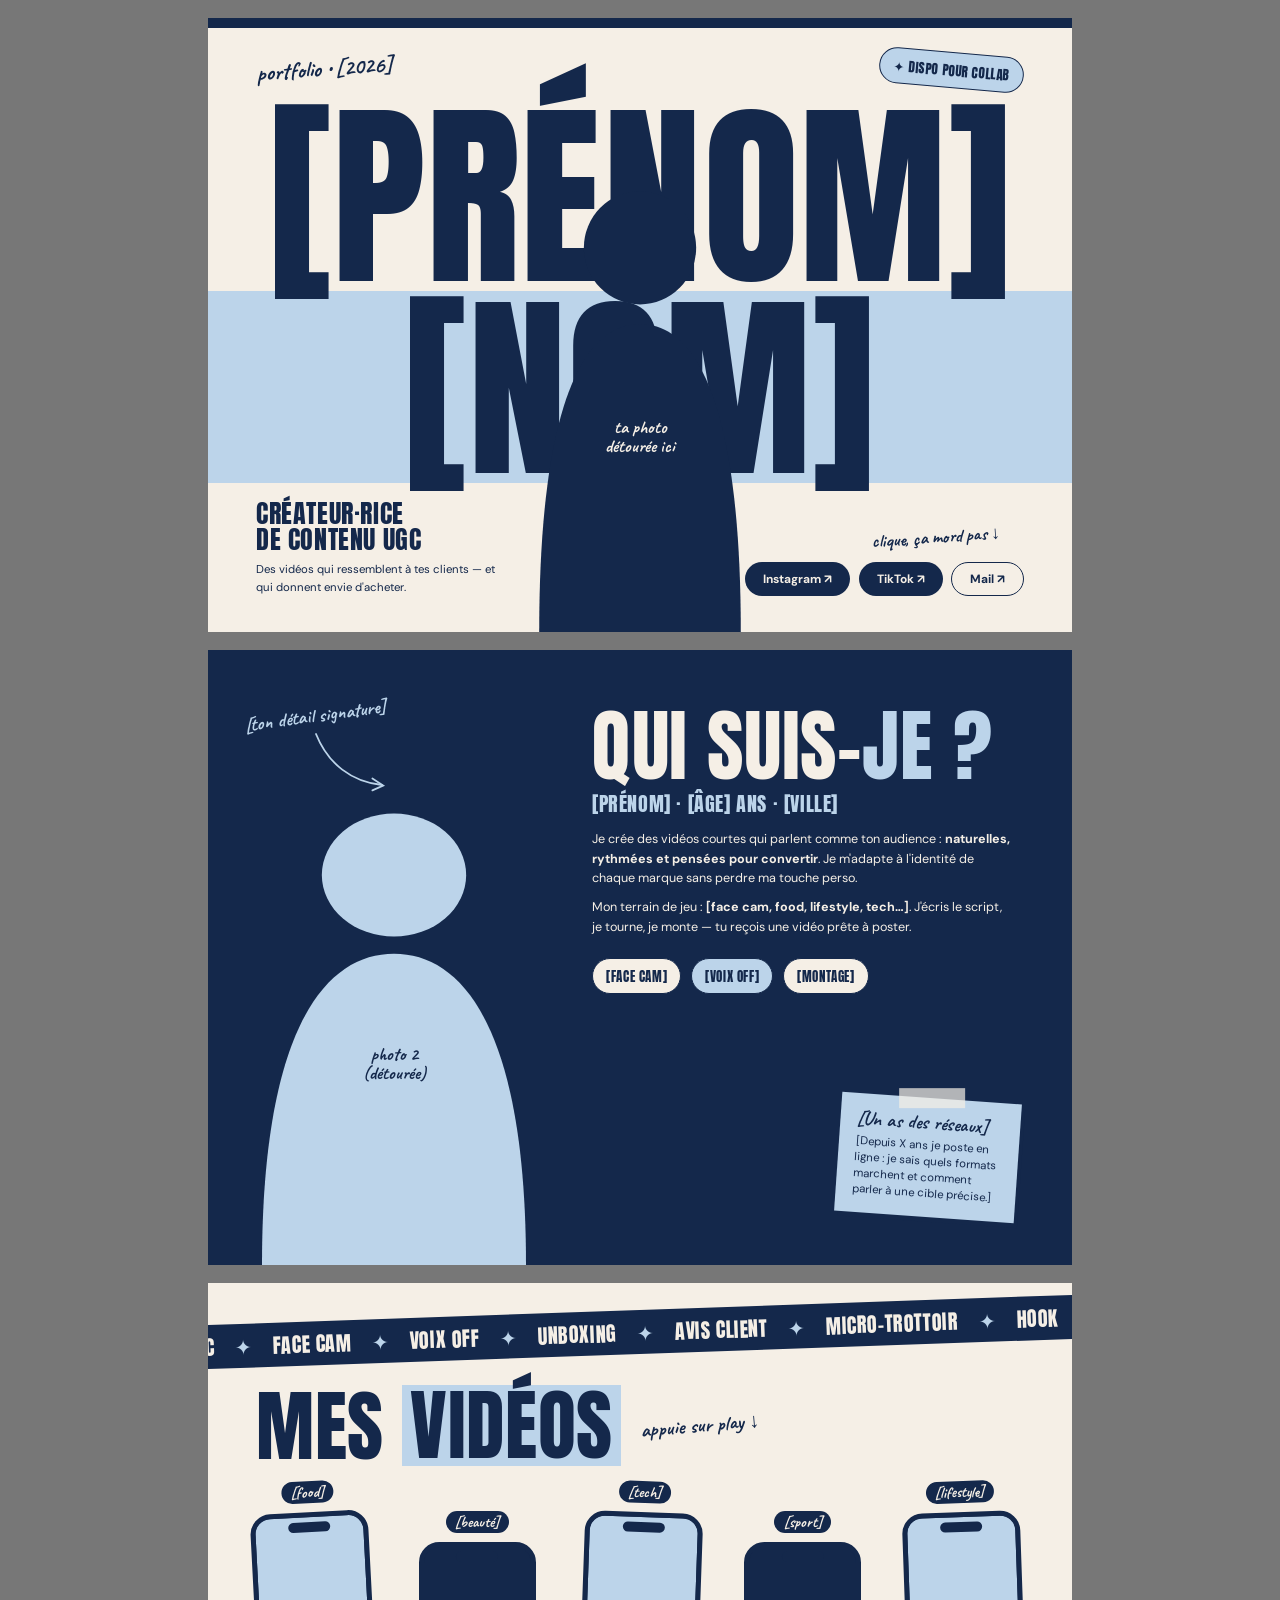
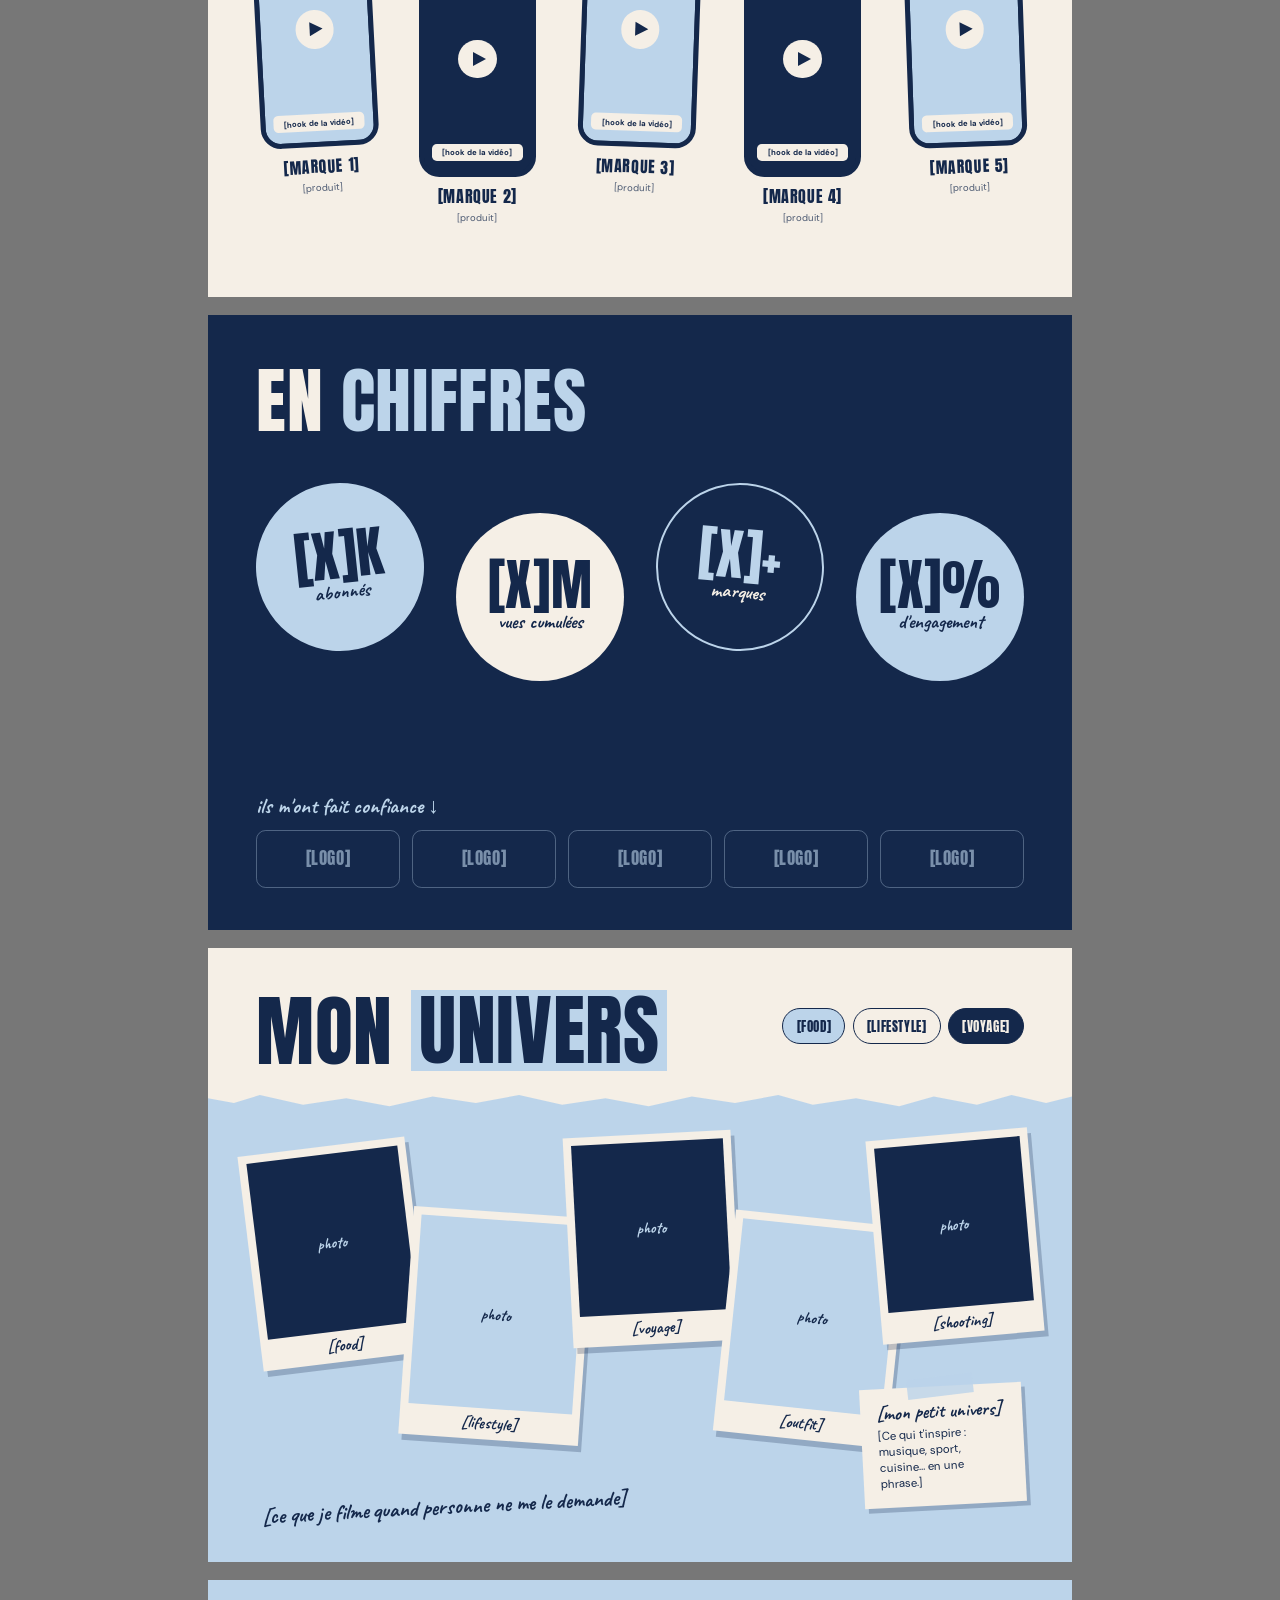
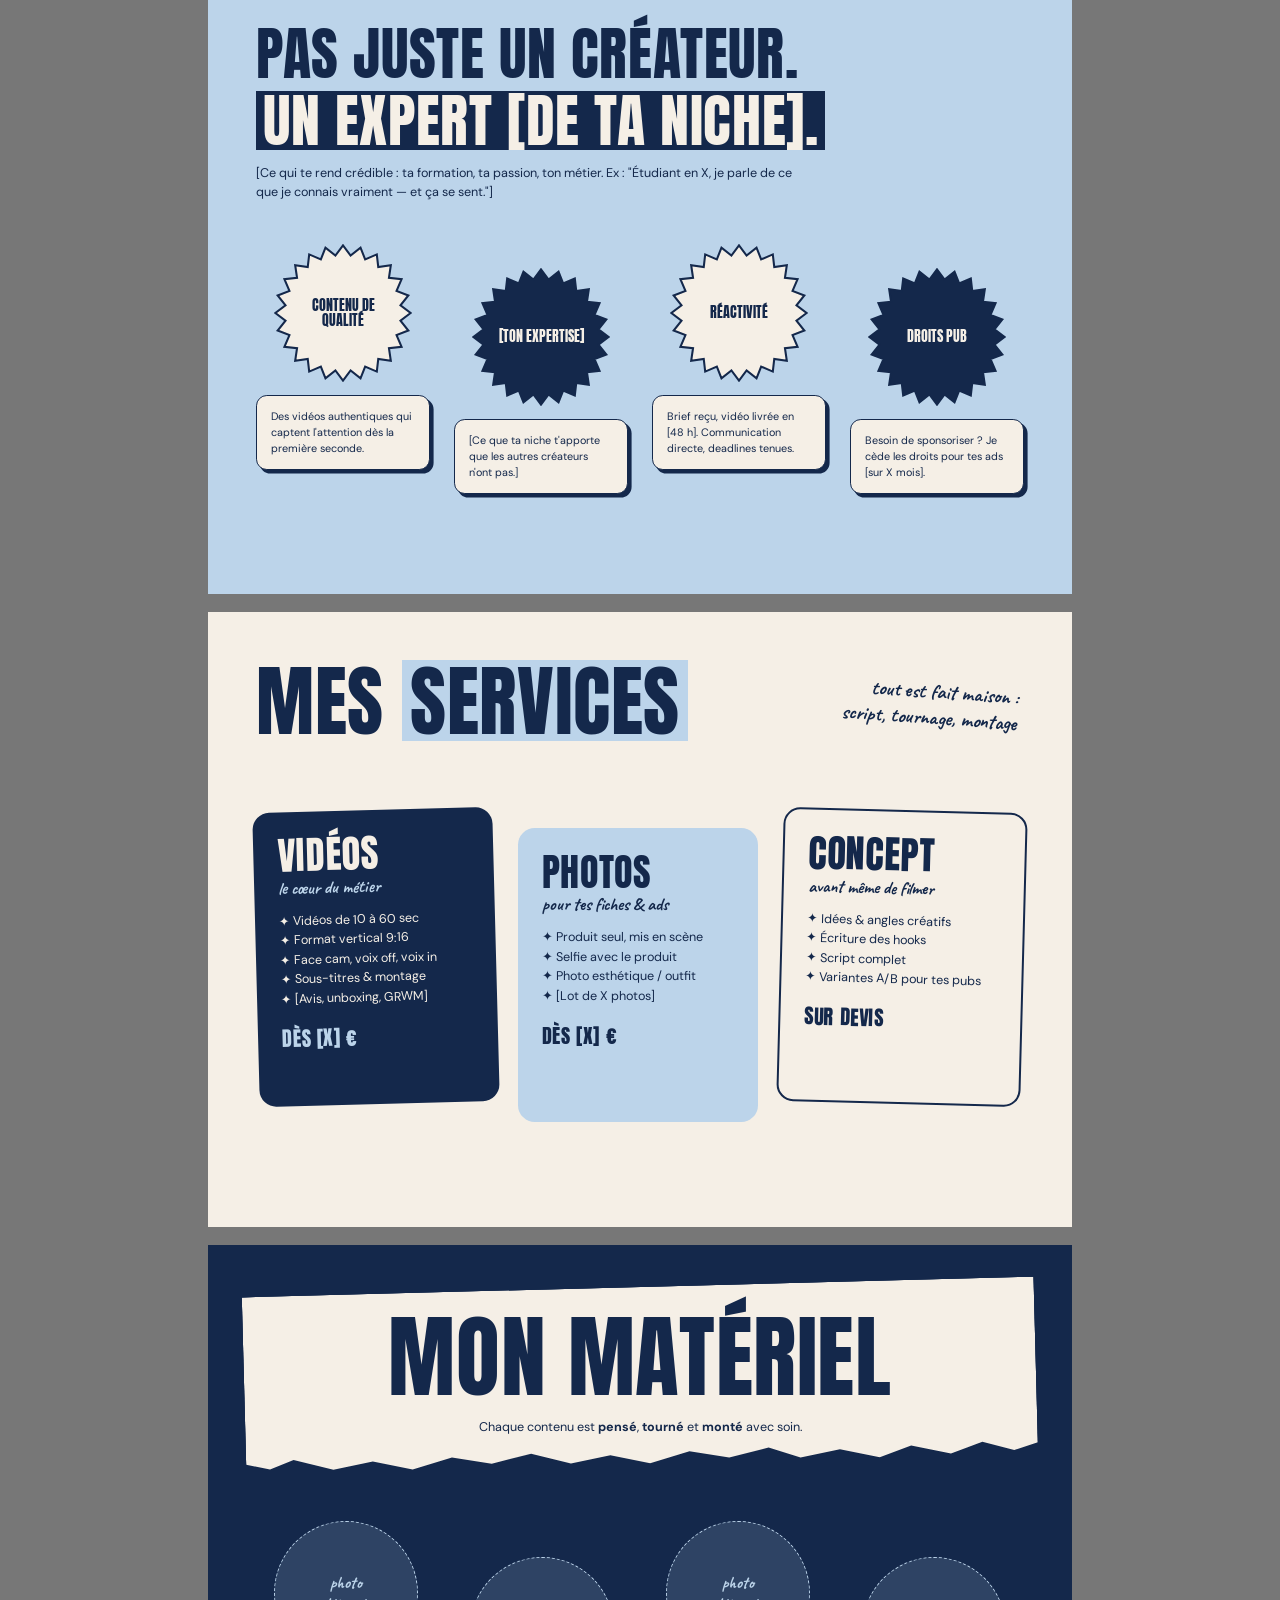
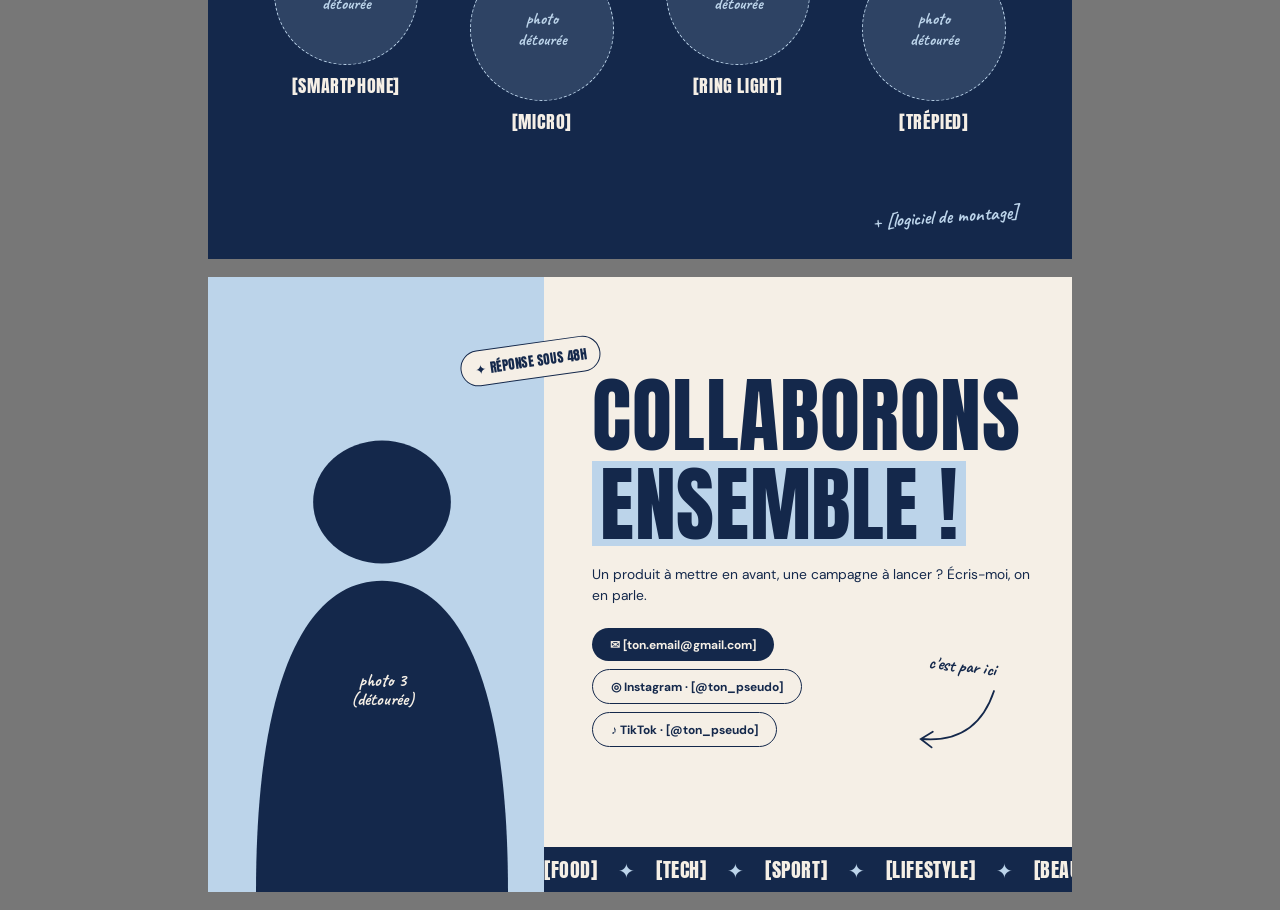
==== commit 254fdf40: "Portfolio : palette réduite à 3 couleurs (marine, crème, bleu ciel) Co-Authored-By: Claude Opus 5.5 " ====
--- a/portfolio/portfolio.html
+++ b/portfolio/portfolio.html
@@ -7,23 +7,24 @@
 <!--
   =====================================================================
   PORTFOLIO CRÉATEUR UGC — 9 SECTIONS, 1440 × 1024 px CHACUNE
+  PALETTE 3 COULEURS : bleu marine · crème · bleu ciel
   =====================================================================
   IMPORT DANS CANVA
   - Importe portfolio.pdf (Créer un design > Importer). Chaque section = 1 page.
   - Pour en faire un site comme les exemples my.canva.site :
     "Redimensionner" > Site web, puis "Publier le site".
 
-  REMPLACER LES VISUELS (formes colorées avec une étiquette manuscrite)
+  REMPLACER LES VISUELS (formes avec une étiquette manuscrite)
   - SILHOUETTE = ta photo DÉTOURÉE (PNG sans fond).
     Canva : importe ta photo > "Modifier" > "Supprimer l'arrière-plan",
     puis pose-la à la place de la silhouette (par-dessus le texte = effet magazine).
-  - TÉLÉPHONES = tes vidéos. Supprime l'écran coloré et glisse ta vidéo dedans.
+  - TÉLÉPHONES = tes vidéos. Supprime l'écran et glisse ta vidéo dedans.
   - POLAROÏDS = tes photos (food, lifestyle, voyage...).
   - CERCLES "MATÉRIEL" = photos produit détourées de ton matériel.
-  - [Logo] = logos des marques avec qui tu as bossé.
+  - [Logo] = logos des marques (version monochrome blanche = plus propre).
 
   POLICES (toutes dans Canva) : Anton, DM Sans, Caveat.
-  COULEURS : variables de :root ci-dessous.
+  COULEURS : 3 variables dans :root. Change-les ici, tout suit.
   =====================================================================
 -->
 <link rel="preconnect" href="https://fonts.googleapis.com">
@@ -31,68 +32,77 @@
 <link href="https://fonts.googleapis.com/css2?family=Anton&family=Caveat:wght@600;700&family=DM+Sans:wght@400;500;700&display=swap" rel="stylesheet">
 <style>
   :root {
-    --cream:  #F4ECDF;   /* fond papier         */
-    --ink:    #1C1A1A;   /* noir                */
-    --red:    #E8432A;   /* couleur signature   */
-    --yellow: #F6C945;   /* post-it / accents   */
-    --blue:   #2B4BD8;   /* accent secondaire   */
-    --pink:   #F3B6C8;   /* accent doux         */
-    --shade:  #D9CBB4;   /* placeholders        */
+    --navy:  #14284B;   /* bleu marine : texte, fonds forts */
+    --cream: #F5EFE6;   /* crème : fond principal           */
+    --sky:   #BCD4EA;   /* bleu ciel : accents              */
   }
   @page { size: 1440px 1024px; margin: 0; }
   * { box-sizing: border-box; margin: 0; padding: 0; }
   html, body { background: #777; }
-  body { font-family: "DM Sans", Arial, sans-serif; color: var(--ink); -webkit-print-color-adjust: exact; print-color-adjust: exact; }
+  body { font-family: "DM Sans", Arial, sans-serif; color: var(--navy); -webkit-print-color-adjust: exact; print-color-adjust: exact; }
 
   .page { width: 1440px; height: 1024px; position: relative; overflow: hidden; margin: 30px auto; background: var(--cream); break-after: page; }
+  .page.navy { background: var(--navy); color: var(--cream); }
+  .page.sky  { background: var(--sky); }
   @media print { html, body { background: none; } .page { margin: 0; } }
   @media screen and (max-width: 1500px) { .page { zoom: .6; } }
 
   .anton { font-family: "Anton", Impact, sans-serif; text-transform: uppercase; line-height: .9; letter-spacing: 1px; }
   .hand  { font-family: "Caveat", cursive; font-weight: 700; }
   .abs   { position: absolute; }
+  .hl    { display: inline-block; line-height: 1.02; background: var(--sky); color: var(--navy); padding: .02em .1em 0; }   /* mot surligné (sur fond crème) */
+  .acc   { color: var(--sky); }                                             /* mot accent (sur fond marine) */
   p { font-size: 21px; line-height: 1.55; }
 
-  .sticker { display: inline-block; font-family: "Anton"; text-transform: uppercase; font-size: 22px; letter-spacing: 1px; padding: 12px 22px; border-radius: 999px; border: 3px solid var(--ink); background: var(--yellow); color: var(--ink); }
-  .postit { background: var(--yellow); padding: 26px 28px; width: 300px; box-shadow: 6px 8px 0 rgba(0,0,0,.18); color: var(--ink); }
+  .sticker { display: inline-block; font-family: "Anton"; text-transform: uppercase; font-size: 22px; letter-spacing: 1px; padding: 12px 22px; border-radius: 999px; border: 3px solid var(--navy); background: var(--sky); color: var(--navy); }
+  .sticker.c { background: var(--cream); }
+  .postit { background: var(--sky); padding: 26px 28px; width: 300px; box-shadow: 6px 8px 0 rgba(20,40,75,.25); color: var(--navy); }
   .postit .hand { font-size: 32px; line-height: 1; display: block; margin-bottom: 8px; }
   .postit p { font-size: 19px; line-height: 1.4; }
-  .tape { position: absolute; width: 110px; height: 34px; background: rgba(255,255,255,.65); top: -16px; left: 50%; transform: translateX(-50%) rotate(-4deg); }
-  .pill { display: inline-flex; align-items: center; gap: 12px; font-weight: 700; font-size: 20px; padding: 14px 30px; border-radius: 999px; background: var(--ink); color: var(--cream); }
-  .pill.light { background: var(--cream); color: var(--ink); border: 3px solid var(--ink); }
+  .tape { position: absolute; width: 110px; height: 34px; background: rgba(245,239,230,.7); top: -16px; left: 50%; transform: translateX(-50%) rotate(-4deg); }
+  .pill { display: inline-flex; align-items: center; gap: 12px; font-weight: 700; font-size: 20px; padding: 14px 30px; border-radius: 999px; background: var(--navy); color: var(--cream); }
+  .pill.light { background: var(--cream); color: var(--navy); border: 3px solid var(--navy); }
   .arrow { position: absolute; }
-  .arrow path { fill: none; stroke: var(--ink); stroke-width: 3; stroke-linecap: round; }
+  .arrow path { fill: none; stroke: currentColor; stroke-width: 3; stroke-linecap: round; }
 
   .torn-bottom { clip-path: polygon(0 0,100% 0,100% 92%,97% 96%,93% 91%,89% 97%,84% 92%,80% 98%,75% 93%,70% 97%,66% 91%,61% 96%,56% 92%,51% 98%,46% 93%,41% 97%,36% 91%,31% 96%,26% 92%,21% 98%,16% 93%,11% 97%,6% 91%,3% 96%,0 93%); }
 
   .cutout { position: absolute; }
   .cutout svg { width: 100%; height: 100%; display: block; }
-  .cutout .lbl { position: absolute; bottom: 38%; left: 0; right: 0; text-align: center; font-family: "Caveat"; font-weight: 700; font-size: 30px; color: var(--cream); line-height: 1.05; }
-
-  .phone { width: 196px; height: 392px; border: 9px solid var(--ink); border-radius: 34px; position: relative; overflow: hidden; background: var(--ink); }
+  .cutout .lbl { position: absolute; bottom: 38%; left: 0; right: 0; text-align: center; font-family: "Caveat"; font-weight: 700; font-size: 30px; line-height: 1.05; }
+
+  .phone { width: 196px; height: 392px; border: 9px solid var(--navy); border-radius: 34px; position: relative; overflow: hidden; background: var(--navy); }
   .phone .screen { position: absolute; inset: 0; border-radius: 24px; display: flex; align-items: center; justify-content: center; }
-  .phone .notch { position: absolute; top: 8px; left: 50%; transform: translateX(-50%); width: 70px; height: 18px; border-radius: 10px; background: var(--ink); z-index: 2; }
-  .phone .play { width: 64px; height: 64px; border-radius: 50%; background: rgba(28,26,26,.75); display: flex; align-items: center; justify-content: center; }
-  .phone .play::after { content: ""; border-left: 22px solid #fff; border-top: 13px solid transparent; border-bottom: 13px solid transparent; margin-left: 6px; }
-  .phone .tag { position: absolute; bottom: 18px; left: 14px; right: 14px; font-size: 13px; font-weight: 700; color: #fff; background: rgba(28,26,26,.55); padding: 6px 10px; border-radius: 8px; text-align: center; }
+  .phone .notch { position: absolute; top: 8px; left: 50%; transform: translateX(-50%); width: 70px; height: 18px; border-radius: 10px; background: var(--navy); z-index: 2; }
+  .phone .play { width: 64px; height: 64px; border-radius: 50%; background: var(--cream); display: flex; align-items: center; justify-content: center; }
+  .phone .play::after { content: ""; border-left: 22px solid var(--navy); border-top: 13px solid transparent; border-bottom: 13px solid transparent; margin-left: 6px; }
+  .phone .tag { position: absolute; bottom: 18px; left: 14px; right: 14px; font-size: 13px; font-weight: 700; color: var(--navy); background: var(--cream); padding: 6px 10px; border-radius: 8px; text-align: center; }
   .vid { display: flex; flex-direction: column; align-items: center; gap: 14px; }
-  .vid .cat { font-family: "Caveat"; font-weight: 700; font-size: 26px; background: var(--ink); color: var(--cream); padding: 2px 16px; border-radius: 999px; }
+  .vid .cat { font-family: "Caveat"; font-weight: 700; font-size: 26px; background: var(--navy); color: var(--cream); padding: 2px 16px; border-radius: 999px; }
   .vid .brand { font-family: "Anton"; text-transform: uppercase; font-size: 26px; letter-spacing: 1px; }
   .vid .what { font-size: 16px; margin-top: -10px; opacity: .75; }
 
-  .polaroid { position: absolute; background: #fff; padding: 14px 14px 52px; box-shadow: 6px 10px 0 rgba(0,0,0,.15); }
-  .polaroid .ph { width: 100%; height: 100%; display: flex; align-items: center; justify-content: center; font-family: "Caveat"; font-weight: 700; font-size: 26px; color: rgba(28,26,26,.55); }
+  .polaroid { position: absolute; background: var(--cream); padding: 14px 14px 52px; box-shadow: 6px 10px 0 rgba(20,40,75,.25); }
+  .polaroid .ph { width: 100%; height: 100%; display: flex; align-items: center; justify-content: center; font-family: "Caveat"; font-weight: 700; font-size: 26px; }
+  .polaroid .ph.n { background: var(--navy); color: var(--sky); }
+  .polaroid .ph.s { background: var(--sky); color: var(--navy); }
   .polaroid .cap { position: absolute; bottom: 10px; left: 0; right: 0; text-align: center; font-family: "Caveat"; font-weight: 700; font-size: 28px; }
 
-  .ticker { position: absolute; left: -40px; right: -40px; height: 74px; display: flex; align-items: center; gap: 34px; white-space: nowrap; font-family: "Anton"; font-size: 34px; text-transform: uppercase; letter-spacing: 1px; }
-
-  /* Badges étoilés (page "Pourquoi moi") */
+  .ticker { position: absolute; left: -40px; right: -40px; height: 74px; display: flex; align-items: center; gap: 34px; white-space: nowrap; font-family: "Anton"; font-size: 34px; text-transform: uppercase; letter-spacing: 1px; background: var(--navy); color: var(--cream); }
+  .ticker .s { color: var(--sky); }
+
+  .stat { width: 280px; height: 280px; border-radius: 50%; display: flex; flex-direction: column; align-items: center; justify-content: center; }
+  .stat .anton { font-size: 92px; }
+  .stat .hand { font-size: 32px; }
+
   .burst { width: 230px; height: 230px; position: relative; display: flex; align-items: center; justify-content: center; text-align: center; }
   .burst svg { position: absolute; inset: 0; width: 100%; height: 100%; }
   .burst span { position: relative; font-family: "Anton"; text-transform: uppercase; font-size: 24px; line-height: 1.05; padding: 0 44px; }
   .why { display: flex; flex-direction: column; align-items: center; gap: 22px; width: 290px; }
-  .why .card { background: #fff; border: 3px solid var(--ink); border-radius: 18px; padding: 22px 24px; box-shadow: 6px 6px 0 var(--ink); }
+  .why .card { background: var(--cream); border: 3px solid var(--navy); border-radius: 18px; padding: 22px 24px; box-shadow: 6px 6px 0 var(--navy); }
   .why .card p { font-size: 18px; line-height: 1.45; }
+
+  .gear { width: 240px; height: 240px; border-radius: 50%; background: rgba(188,212,234,.16); border: 3px dashed var(--sky); display: flex; align-items: center; justify-content: center; font-size: 28px; color: var(--sky); }
 </style>
 </head>
 <body>
@@ -101,49 +111,50 @@
      01 — HERO : ton nom en géant, ta photo détourée par-dessus
      ================================================================ -->
 <section class="page">
-  <div class="abs" style="top:0;left:0;right:0;height:16px;background:var(--red)"></div>
+  <div class="abs" style="top:0;left:0;right:0;height:16px;background:var(--navy)"></div>
   <div class="abs hand" style="top:60px;left:80px;font-size:38px;transform:rotate(-4deg)">portfolio • [2026]</div>
   <div class="abs sticker" style="top:56px;right:80px;transform:rotate(5deg)">✦ Dispo pour collab</div>
 
+  <!-- Bande bleu ciel derrière le nom -->
+  <div class="abs" style="left:0;right:0;top:455px;height:320px;background:var(--sky)"></div>
   <!-- NOM : remplace [Prénom] et [Nom] -->
   <div class="abs anton" style="top:150px;left:0;right:0;text-align:center;font-size:330px">[Prénom]</div>
-  <div class="abs anton" style="top:470px;left:0;right:0;text-align:center;font-size:330px;color:var(--red)">[Nom]</div>
+  <div class="abs anton" style="top:470px;left:0;right:0;text-align:center;font-size:330px">[Nom]</div>
 
   <!-- PHOTO DÉTOURÉE : posée PAR-DESSUS le nom -->
-  <div class="cutout" style="left:540px;top:250px;width:360px;height:774px">
-    <svg viewBox="0 0 300 640" preserveAspectRatio="none"><circle cx="150" cy="110" r="78" fill="#2A2626"/><path d="M10 640 C10 330 70 215 150 215 C230 215 290 330 290 640Z" fill="#2A2626"/></svg>
+  <div class="cutout" style="left:540px;top:250px;width:360px;height:774px;color:var(--cream)">
+    <svg viewBox="0 0 300 640" preserveAspectRatio="none"><circle cx="150" cy="110" r="78" fill="#14284B"/><path d="M10 640 C10 330 70 215 150 215 C230 215 290 330 290 640Z" fill="#14284B"/></svg>
     <div class="lbl">ta photo<br>détourée ici</div>
   </div>
 
-  <div class="abs" style="left:80px;bottom:90px;width:420px">
+  <div class="abs" style="left:80px;bottom:60px;width:420px">
     <div class="anton" style="font-size:44px;line-height:1">Créateur·rice<br>de contenu UGC</div>
     <p style="margin-top:14px;font-size:19px">Des vidéos qui ressemblent à tes clients — et qui donnent envie d'acheter.</p>
   </div>
   <!-- LIENS : sélectionne la pilule dans Canva > icône lien > colle l'URL -->
-  <div class="abs" style="right:80px;bottom:90px;display:flex;flex-direction:column;gap:14px;align-items:flex-end">
+  <div class="abs" style="right:80px;bottom:60px;display:flex;gap:14px">
     <span class="pill">Instagram ↗</span>
     <span class="pill">TikTok ↗</span>
     <span class="pill light">Mail ↗</span>
   </div>
-  <div class="abs hand" style="right:150px;bottom:340px;font-size:30px;transform:rotate(-6deg)">clique, ça mord pas</div>
-  <svg class="arrow" style="right:270px;bottom:250px" width="90" height="90" viewBox="0 0 90 90"><path d="M70 6 C40 20 20 45 30 80"/><path d="M18 66 L30 82 L42 66"/></svg>
-</section>
-
-<!-- ================================================================
-     02 — QUI SUIS-JE : bloc rouge, photo + annotations
-     ================================================================ -->
-<section class="page" style="background:var(--red);color:var(--cream)">
-  <div class="cutout" style="left:90px;bottom:0;width:440px;height:800px">
-    <svg viewBox="0 0 300 640" preserveAspectRatio="none"><circle cx="150" cy="120" r="82" fill="#B92F1B"/><path d="M0 640 C0 330 70 225 150 225 C230 225 300 330 300 640Z" fill="#B92F1B"/></svg>
+  <div class="abs hand" style="right:120px;bottom:140px;font-size:30px;transform:rotate(-4deg)">clique, ça mord pas ↓</div>
+</section>
+
+<!-- ================================================================
+     02 — QUI SUIS-JE : fond marine, photo + annotations
+     ================================================================ -->
+<section class="page navy">
+  <div class="cutout" style="left:90px;bottom:0;width:440px;height:800px;color:var(--navy)">
+    <svg viewBox="0 0 300 640" preserveAspectRatio="none"><circle cx="150" cy="120" r="82" fill="#BCD4EA"/><path d="M0 640 C0 330 70 225 150 225 C230 225 300 330 300 640Z" fill="#BCD4EA"/></svg>
     <div class="lbl">photo 2<br>(détourée)</div>
   </div>
   <!-- Annotation façon carnet : un détail sur toi -->
-  <div class="abs hand" style="left:60px;top:90px;font-size:32px;transform:rotate(-8deg)">[ton détail signature]</div>
-  <svg class="arrow" style="left:170px;top:130px" width="140" height="110" viewBox="0 0 140 110"><path d="M10 10 C30 60 70 90 120 95" style="stroke:var(--cream)"/><path d="M104 84 L122 96 L104 104" style="stroke:var(--cream)"/></svg>
+  <div class="abs hand acc" style="left:60px;top:90px;font-size:32px;transform:rotate(-8deg)">[ton détail signature]</div>
+  <svg class="arrow" style="left:170px;top:130px;color:var(--sky)" width="140" height="110" viewBox="0 0 140 110"><path d="M10 10 C30 60 70 90 120 95"/><path d="M104 84 L122 96 L104 104"/></svg>
 
   <div class="abs" style="left:640px;top:100px;width:700px">
-    <div class="anton" style="font-size:132px;white-space:nowrap">Qui suis-je ?</div>
-    <div class="anton" style="font-size:34px;margin-top:22px;color:var(--yellow)">[Prénom] · [âge] ans · [Ville]</div>
+    <div class="anton" style="font-size:132px;white-space:nowrap">Qui suis-<span class="acc">je ?</span></div>
+    <div class="anton acc" style="font-size:34px;margin-top:22px">[Prénom] · [âge] ans · [Ville]</div>
     <p style="margin-top:28px">
       Je crée des vidéos courtes qui parlent comme ton audience : <b>naturelles, rythmées et pensées pour convertir</b>.
       Je m'adapte à l'identité de chaque marque sans perdre ma touche perso.
@@ -153,9 +164,9 @@
       tu reçois une vidéo prête à poster.
     </p>
     <div style="display:flex;gap:16px;margin-top:34px">
-      <span class="sticker" style="background:var(--cream)">[Face cam]</span>
+      <span class="sticker c">[Face cam]</span>
       <span class="sticker">[Voix off]</span>
-      <span class="sticker" style="background:var(--pink)">[Montage]</span>
+      <span class="sticker c">[Montage]</span>
     </div>
   </div>
 
@@ -170,43 +181,43 @@
      03 — MES VIDÉOS : téléphones classés par catégorie
      ================================================================ -->
 <section class="page">
-  <div class="ticker" style="top:46px;background:var(--ink);color:var(--cream);transform:rotate(-2deg)">
-    <span>UGC</span><span>✦</span><span>Face cam</span><span>✦</span><span>Voix off</span><span>✦</span><span>Unboxing</span><span>✦</span><span>Avis client</span><span>✦</span><span>Micro-trottoir</span><span>✦</span><span>Hook</span><span>✦</span><span>UGC</span>
-  </div>
-  <div class="abs anton" style="left:80px;top:170px;font-size:130px">Mes <span style="color:var(--red)">vidéos</span></div>
+  <div class="ticker" style="top:46px;transform:rotate(-2deg)">
+    <span>UGC</span><span class="s">✦</span><span>Face cam</span><span class="s">✦</span><span>Voix off</span><span class="s">✦</span><span>Unboxing</span><span class="s">✦</span><span>Avis client</span><span class="s">✦</span><span>Micro-trottoir</span><span class="s">✦</span><span>Hook</span><span class="s">✦</span><span>UGC</span>
+  </div>
+  <div class="abs anton" style="left:80px;top:170px;font-size:130px">Mes <span class="hl">vidéos</span></div>
   <div class="abs hand" style="left:720px;top:215px;font-size:34px;transform:rotate(-5deg)">appuie sur play ↓</div>
 
   <!-- 5 VIDÉOS : catégorie au-dessus, marque + produit dessous -->
   <div class="abs" style="left:80px;right:80px;top:330px;display:flex;justify-content:space-between;align-items:flex-start">
-    <div class="vid" style="transform:rotate(-3deg)"><span class="cat">[food]</span><div class="phone"><div class="notch"></div><div class="screen" style="background:var(--pink)"><div class="play"></div></div><div class="tag">[hook de la vidéo]</div></div><div class="brand">[Marque 1]</div><div class="what">[produit]</div></div>
-    <div class="vid" style="margin-top:50px"><span class="cat">[beauté]</span><div class="phone"><div class="notch"></div><div class="screen" style="background:var(--yellow)"><div class="play"></div></div><div class="tag">[hook de la vidéo]</div></div><div class="brand">[Marque 2]</div><div class="what">[produit]</div></div>
-    <div class="vid" style="transform:rotate(2deg)"><span class="cat">[tech]</span><div class="phone"><div class="notch"></div><div class="screen" style="background:var(--red)"><div class="play"></div></div><div class="tag">[hook de la vidéo]</div></div><div class="brand">[Marque 3]</div><div class="what">[produit]</div></div>
-    <div class="vid" style="margin-top:50px"><span class="cat">[sport]</span><div class="phone"><div class="notch"></div><div class="screen" style="background:var(--blue)"><div class="play"></div></div><div class="tag">[hook de la vidéo]</div></div><div class="brand">[Marque 4]</div><div class="what">[produit]</div></div>
-    <div class="vid" style="transform:rotate(-2deg)"><span class="cat">[lifestyle]</span><div class="phone"><div class="notch"></div><div class="screen" style="background:var(--shade)"><div class="play"></div></div><div class="tag">[hook de la vidéo]</div></div><div class="brand">[Marque 5]</div><div class="what">[produit]</div></div>
+    <div class="vid" style="transform:rotate(-3deg)"><span class="cat">[food]</span><div class="phone"><div class="notch"></div><div class="screen" style="background:var(--sky)"><div class="play"></div></div><div class="tag">[hook de la vidéo]</div></div><div class="brand">[Marque 1]</div><div class="what">[produit]</div></div>
+    <div class="vid" style="margin-top:50px"><span class="cat">[beauté]</span><div class="phone"><div class="notch"></div><div class="screen" style="background:var(--navy)"><div class="play"></div></div><div class="tag">[hook de la vidéo]</div></div><div class="brand">[Marque 2]</div><div class="what">[produit]</div></div>
+    <div class="vid" style="transform:rotate(2deg)"><span class="cat">[tech]</span><div class="phone"><div class="notch"></div><div class="screen" style="background:var(--sky)"><div class="play"></div></div><div class="tag">[hook de la vidéo]</div></div><div class="brand">[Marque 3]</div><div class="what">[produit]</div></div>
+    <div class="vid" style="margin-top:50px"><span class="cat">[sport]</span><div class="phone"><div class="notch"></div><div class="screen" style="background:var(--navy)"><div class="play"></div></div><div class="tag">[hook de la vidéo]</div></div><div class="brand">[Marque 4]</div><div class="what">[produit]</div></div>
+    <div class="vid" style="transform:rotate(-2deg)"><span class="cat">[lifestyle]</span><div class="phone"><div class="notch"></div><div class="screen" style="background:var(--sky)"><div class="play"></div></div><div class="tag">[hook de la vidéo]</div></div><div class="brand">[Marque 5]</div><div class="what">[produit]</div></div>
   </div>
 </section>
 
 <!-- ================================================================
      04 — EN CHIFFRES + MUR DE MARQUES
      ================================================================ -->
-<section class="page" style="background:var(--ink);color:var(--cream)">
-  <div class="abs anton" style="left:80px;top:90px;font-size:120px">En <span style="color:var(--yellow)">chiffres</span></div>
+<section class="page navy">
+  <div class="abs anton" style="left:80px;top:90px;font-size:120px">En <span class="acc">chiffres</span></div>
   <!-- CHIFFRES : uniquement des vrais. Supprime une bulle si tu n'as pas la donnée. -->
   <div class="abs" style="left:80px;right:80px;top:280px;display:flex;justify-content:space-between">
-    <div style="width:280px;height:280px;border-radius:50%;background:var(--red);display:flex;flex-direction:column;align-items:center;justify-content:center;transform:rotate(-6deg)"><div class="anton" style="font-size:92px">[X]K</div><div class="hand" style="font-size:32px">abonnés</div></div>
-    <div style="width:280px;height:280px;border-radius:50%;background:var(--yellow);color:var(--ink);display:flex;flex-direction:column;align-items:center;justify-content:center;margin-top:50px"><div class="anton" style="font-size:92px">[X]M</div><div class="hand" style="font-size:32px">vues cumulées</div></div>
-    <div style="width:280px;height:280px;border-radius:50%;background:var(--pink);color:var(--ink);display:flex;flex-direction:column;align-items:center;justify-content:center;transform:rotate(5deg)"><div class="anton" style="font-size:92px">[X]+</div><div class="hand" style="font-size:32px">marques</div></div>
-    <div style="width:280px;height:280px;border-radius:50%;border:4px solid var(--cream);display:flex;flex-direction:column;align-items:center;justify-content:center;margin-top:50px"><div class="anton" style="font-size:92px">[X]%</div><div class="hand" style="font-size:32px">d'engagement</div></div>
-  </div>
-  <!-- LOGOS : remplace chaque [Logo] par le logo de la marque (version claire) -->
+    <div class="stat" style="background:var(--sky);color:var(--navy);transform:rotate(-6deg)"><div class="anton">[X]K</div><div class="hand">abonnés</div></div>
+    <div class="stat" style="background:var(--cream);color:var(--navy);margin-top:50px"><div class="anton">[X]M</div><div class="hand">vues cumulées</div></div>
+    <div class="stat" style="border:4px solid var(--sky);transform:rotate(5deg)"><div class="anton acc">[X]+</div><div class="hand">marques</div></div>
+    <div class="stat" style="background:var(--sky);color:var(--navy);margin-top:50px"><div class="anton">[X]%</div><div class="hand">d'engagement</div></div>
+  </div>
+  <!-- LOGOS : remplace chaque [Logo] par le logo de la marque (version blanche) -->
   <div class="abs" style="left:80px;right:80px;bottom:70px">
-    <div class="hand" style="font-size:36px;color:var(--yellow);margin-bottom:18px">ils m'ont fait confiance ↓</div>
+    <div class="hand acc" style="font-size:36px;margin-bottom:18px">ils m'ont fait confiance ↓</div>
     <div style="display:flex;gap:20px">
-      <div class="anton" style="flex:1;height:96px;border:3px solid #4A4545;border-radius:16px;display:flex;align-items:center;justify-content:center;font-size:28px;color:#8E8686">[Logo]</div>
-      <div class="anton" style="flex:1;height:96px;border:3px solid #4A4545;border-radius:16px;display:flex;align-items:center;justify-content:center;font-size:28px;color:#8E8686">[Logo]</div>
-      <div class="anton" style="flex:1;height:96px;border:3px solid #4A4545;border-radius:16px;display:flex;align-items:center;justify-content:center;font-size:28px;color:#8E8686">[Logo]</div>
-      <div class="anton" style="flex:1;height:96px;border:3px solid #4A4545;border-radius:16px;display:flex;align-items:center;justify-content:center;font-size:28px;color:#8E8686">[Logo]</div>
-      <div class="anton" style="flex:1;height:96px;border:3px solid #4A4545;border-radius:16px;display:flex;align-items:center;justify-content:center;font-size:28px;color:#8E8686">[Logo]</div>
+      <div class="anton" style="flex:1;height:96px;border:3px solid rgba(188,212,234,.35);border-radius:16px;display:flex;align-items:center;justify-content:center;font-size:28px;color:rgba(188,212,234,.6)">[Logo]</div>
+      <div class="anton" style="flex:1;height:96px;border:3px solid rgba(188,212,234,.35);border-radius:16px;display:flex;align-items:center;justify-content:center;font-size:28px;color:rgba(188,212,234,.6)">[Logo]</div>
+      <div class="anton" style="flex:1;height:96px;border:3px solid rgba(188,212,234,.35);border-radius:16px;display:flex;align-items:center;justify-content:center;font-size:28px;color:rgba(188,212,234,.6)">[Logo]</div>
+      <div class="anton" style="flex:1;height:96px;border:3px solid rgba(188,212,234,.35);border-radius:16px;display:flex;align-items:center;justify-content:center;font-size:28px;color:rgba(188,212,234,.6)">[Logo]</div>
+      <div class="anton" style="flex:1;height:96px;border:3px solid rgba(188,212,234,.35);border-radius:16px;display:flex;align-items:center;justify-content:center;font-size:28px;color:rgba(188,212,234,.6)">[Logo]</div>
     </div>
   </div>
 </section>
@@ -214,22 +225,22 @@
 <!-- ================================================================
      05 — MON UNIVERS : moodboard de polaroïds
      ================================================================ -->
-<section class="page" style="background:var(--pink)">
+<section class="page sky">
   <div class="abs torn-bottom" style="left:0;right:0;top:0;height:270px;background:var(--cream)"></div>
-  <div class="abs anton" style="left:80px;top:70px;font-size:130px">Mon <span style="color:var(--red)">univers</span></div>
+  <div class="abs anton" style="left:80px;top:70px;font-size:130px">Mon <span class="hl">univers</span></div>
   <div class="abs" style="right:80px;top:100px;display:flex;gap:12px">
     <span class="sticker">[Food]</span>
-    <span class="sticker" style="background:var(--cream)">[Lifestyle]</span>
-    <span class="sticker" style="background:var(--red);color:var(--cream)">[Voyage]</span>
+    <span class="sticker c">[Lifestyle]</span>
+    <span class="sticker" style="background:var(--navy);color:var(--cream)">[Voyage]</span>
   </div>
   <!-- POLAROÏDS : tes plus belles photos, légende manuscrite dessous -->
-  <div class="polaroid" style="left:70px;top:330px;width:280px;height:360px;transform:rotate(-7deg)"><div class="ph" style="background:var(--yellow)">photo</div><div class="cap">[food]</div></div>
-  <div class="polaroid" style="left:330px;top:440px;width:300px;height:380px;transform:rotate(4deg)"><div class="ph" style="background:var(--shade)">photo</div><div class="cap">[lifestyle]</div></div>
-  <div class="polaroid" style="left:600px;top:310px;width:280px;height:350px;transform:rotate(-3deg)"><div class="ph" style="background:#BFD3F7">photo</div><div class="cap">[voyage]</div></div>
-  <div class="polaroid" style="left:860px;top:450px;width:290px;height:370px;transform:rotate(6deg)"><div class="ph" style="background:var(--red);color:rgba(255,255,255,.7)">photo</div><div class="cap">[outfit]</div></div>
-  <div class="polaroid" style="left:1110px;top:310px;width:270px;height:340px;transform:rotate(-5deg)"><div class="ph" style="background:var(--cream)">photo</div><div class="cap">[shooting]</div></div>
-  <div class="abs postit" style="left:1090px;top:730px;width:270px;transform:rotate(-3deg)">
-    <div class="tape"></div>
+  <div class="polaroid" style="left:70px;top:330px;width:280px;height:360px;transform:rotate(-7deg)"><div class="ph n">photo</div><div class="cap">[food]</div></div>
+  <div class="polaroid" style="left:330px;top:440px;width:300px;height:380px;transform:rotate(4deg)"><div class="ph s">photo</div><div class="cap">[lifestyle]</div></div>
+  <div class="polaroid" style="left:600px;top:310px;width:280px;height:350px;transform:rotate(-3deg)"><div class="ph n">photo</div><div class="cap">[voyage]</div></div>
+  <div class="polaroid" style="left:860px;top:450px;width:290px;height:370px;transform:rotate(6deg)"><div class="ph s">photo</div><div class="cap">[outfit]</div></div>
+  <div class="polaroid" style="left:1110px;top:310px;width:270px;height:340px;transform:rotate(-5deg)"><div class="ph n">photo</div><div class="cap">[shooting]</div></div>
+  <div class="abs postit" style="left:1090px;top:730px;width:270px;transform:rotate(-3deg);background:var(--cream)">
+    <div class="tape" style="background:rgba(188,212,234,.8)"></div>
     <span class="hand">[mon petit univers]</span>
     <p>[Ce qui t'inspire : musique, sport, cuisine… en une phrase.]</p>
   </div>
@@ -239,18 +250,18 @@
 <!-- ================================================================
      06 — POURQUOI MOI : positionnement + badges étoilés
      ================================================================ -->
-<section class="page" style="background:var(--yellow)">
+<section class="page sky">
   <div class="abs" style="left:80px;top:80px">
     <div class="anton" style="font-size:96px">Pas juste un créateur.</div>
     <!-- TA NICHE : ce que tu connais mieux que les autres (sport, cuisine, tech, études…) -->
-    <div class="anton" style="font-size:96px;color:var(--red);margin-top:8px">Un expert [de ta niche].</div>
+    <div class="anton" style="font-size:96px;margin-top:18px"><span style="display:inline-block;line-height:1.02;background:var(--navy);color:var(--cream);padding:.02em .12em 0">Un expert [de ta niche].</span></div>
     <p style="margin-top:22px;width:900px">[Ce qui te rend crédible : ta formation, ta passion, ton métier. Ex : "Étudiant en X, je parle de ce que je connais vraiment — et ça se sent."]</p>
   </div>
   <div class="abs" style="left:80px;right:80px;top:440px;display:flex;justify-content:space-between">
-    <div class="why"><div class="burst"><svg viewBox="0 0 200 200"><polygon class="star" fill="#F4ECDF" stroke="#1C1A1A" stroke-width="3"/></svg><span>Contenu de qualité</span></div><div class="card"><p>Des vidéos authentiques qui captent l'attention dès la première seconde.</p></div></div>
-    <div class="why" style="margin-top:40px"><div class="burst"><svg viewBox="0 0 200 200"><polygon class="star" fill="#E8432A" stroke="#1C1A1A" stroke-width="3"/></svg><span style="color:var(--cream)">[Ton expertise]</span></div><div class="card"><p>[Ce que ta niche t'apporte que les autres créateurs n'ont pas.]</p></div></div>
-    <div class="why"><div class="burst"><svg viewBox="0 0 200 200"><polygon class="star" fill="#F3B6C8" stroke="#1C1A1A" stroke-width="3"/></svg><span>Réactivité</span></div><div class="card"><p>Brief reçu, vidéo livrée en [48 h]. Communication directe, deadlines tenues.</p></div></div>
-    <div class="why" style="margin-top:40px"><div class="burst"><svg viewBox="0 0 200 200"><polygon class="star" fill="#2B4BD8" stroke="#1C1A1A" stroke-width="3"/></svg><span style="color:var(--cream)">Droits pub</span></div><div class="card"><p>Besoin de sponsoriser ? Je cède les droits pour tes ads [sur X mois].</p></div></div>
+    <div class="why"><div class="burst"><svg viewBox="0 0 200 200"><polygon class="star" fill="#F5EFE6" stroke="#14284B" stroke-width="3"/></svg><span>Contenu de qualité</span></div><div class="card"><p>Des vidéos authentiques qui captent l'attention dès la première seconde.</p></div></div>
+    <div class="why" style="margin-top:40px"><div class="burst"><svg viewBox="0 0 200 200"><polygon class="star" fill="#14284B" stroke="#14284B" stroke-width="3"/></svg><span style="color:var(--cream)">[Ton expertise]</span></div><div class="card"><p>[Ce que ta niche t'apporte que les autres créateurs n'ont pas.]</p></div></div>
+    <div class="why"><div class="burst"><svg viewBox="0 0 200 200"><polygon class="star" fill="#F5EFE6" stroke="#14284B" stroke-width="3"/></svg><span>Réactivité</span></div><div class="card"><p>Brief reçu, vidéo livrée en [48 h]. Communication directe, deadlines tenues.</p></div></div>
+    <div class="why" style="margin-top:40px"><div class="burst"><svg viewBox="0 0 200 200"><polygon class="star" fill="#14284B" stroke="#14284B" stroke-width="3"/></svg><span style="color:var(--cream)">Droits pub</span></div><div class="card"><p>Besoin de sponsoriser ? Je cède les droits pour tes ads [sur X mois].</p></div></div>
   </div>
 </section>
 
@@ -258,24 +269,24 @@
      07 — MES SERVICES : 3 cartes
      ================================================================ -->
 <section class="page">
-  <div class="abs anton" style="left:80px;top:80px;font-size:130px">Mes <span style="color:var(--blue)">services</span></div>
+  <div class="abs anton" style="left:80px;top:80px;font-size:130px">Mes <span class="hl">services</span></div>
   <div class="abs hand" style="right:90px;top:110px;font-size:34px;transform:rotate(4deg);text-align:right">tout est fait maison :<br>script, tournage, montage</div>
   <div class="abs" style="left:80px;right:80px;top:330px;display:flex;gap:36px">
-    <div style="flex:1;background:var(--red);color:var(--cream);border-radius:28px;padding:44px 40px;height:490px;transform:rotate(-1.5deg)">
+    <div style="flex:1;background:var(--navy);color:var(--cream);border-radius:28px;padding:44px 40px;height:490px;transform:rotate(-1.5deg)">
       <div class="anton" style="font-size:64px">Vidéos</div>
-      <div class="hand" style="font-size:30px;color:var(--yellow);margin:6px 0 22px">le cœur du métier</div>
+      <div class="hand acc" style="font-size:30px;margin:6px 0 22px">le cœur du métier</div>
       <p>✦ Vidéos de 10 à 60 sec<br>✦ Format vertical 9:16<br>✦ Face cam, voix off, voix in<br>✦ Sous-titres &amp; montage<br>✦ [Avis, unboxing, GRWM]</p>
-      <div class="anton" style="font-size:34px;margin-top:34px">dès [X] €</div>
-    </div>
-    <div style="flex:1;background:var(--yellow);border-radius:28px;padding:44px 40px;height:490px;margin-top:30px">
+      <div class="anton acc" style="font-size:34px;margin-top:34px">dès [X] €</div>
+    </div>
+    <div style="flex:1;background:var(--sky);border-radius:28px;padding:44px 40px;height:490px;margin-top:30px">
       <div class="anton" style="font-size:64px">Photos</div>
-      <div class="hand" style="font-size:30px;color:var(--red);margin:6px 0 22px">pour tes fiches &amp; ads</div>
+      <div class="hand" style="font-size:30px;margin:6px 0 22px">pour tes fiches &amp; ads</div>
       <p>✦ Produit seul, mis en scène<br>✦ Selfie avec le produit<br>✦ Photo esthétique / outfit<br>✦ [Lot de X photos]</p>
       <div class="anton" style="font-size:34px;margin-top:34px">dès [X] €</div>
     </div>
-    <div style="flex:1;background:var(--blue);color:var(--cream);border-radius:28px;padding:44px 40px;height:490px;transform:rotate(1.5deg)">
+    <div style="flex:1;background:var(--cream);border:4px solid var(--navy);border-radius:28px;padding:44px 40px;height:490px;transform:rotate(1.5deg)">
       <div class="anton" style="font-size:64px">Concept</div>
-      <div class="hand" style="font-size:30px;color:var(--yellow);margin:6px 0 22px">avant même de filmer</div>
+      <div class="hand" style="font-size:30px;margin:6px 0 22px">avant même de filmer</div>
       <p>✦ Idées &amp; angles créatifs<br>✦ Écriture des hooks<br>✦ Script complet<br>✦ Variantes A/B pour tes pubs</p>
       <div class="anton" style="font-size:34px;margin-top:34px">sur devis</div>
     </div>
@@ -285,33 +296,33 @@
 <!-- ================================================================
      08 — MON MATÉRIEL : bande papier + objets détourés
      ================================================================ -->
-<section class="page" style="background:var(--blue);color:var(--cream)">
+<section class="page navy">
   <div class="abs torn-bottom" style="left:60px;right:60px;top:70px;height:300px;background:var(--cream);transform:rotate(-1.5deg)"></div>
-  <div class="abs anton" style="left:0;right:0;top:120px;text-align:center;font-size:150px;color:var(--blue)">Mon matériel</div>
-  <div class="abs" style="left:0;right:0;top:290px;text-align:center;font-size:21px;color:var(--ink)">Chaque contenu est <b>pensé</b>, <b>tourné</b> et <b>monté</b> avec soin.</div>
+  <div class="abs anton" style="left:0;right:0;top:120px;text-align:center;font-size:150px;color:var(--navy)">Mon matériel</div>
+  <div class="abs" style="left:0;right:0;top:290px;text-align:center;font-size:21px;color:var(--navy)">Chaque contenu est <b>pensé</b>, <b>tourné</b> et <b>monté</b> avec soin.</div>
   <!-- OBJETS : remplace chaque cercle par la photo détourée de ton matériel -->
   <div class="abs" style="left:110px;right:110px;top:460px;display:flex;justify-content:space-between;text-align:center">
-    <div><div class="hand" style="width:240px;height:240px;border-radius:50%;background:#3E5DE6;display:flex;align-items:center;justify-content:center;font-size:28px">photo<br>détourée</div><div class="anton" style="font-size:30px;margin-top:22px">[Smartphone]</div></div>
-    <div style="margin-top:60px"><div class="hand" style="width:240px;height:240px;border-radius:50%;background:#3E5DE6;display:flex;align-items:center;justify-content:center;font-size:28px">photo<br>détourée</div><div class="anton" style="font-size:30px;margin-top:22px">[Micro]</div></div>
-    <div><div class="hand" style="width:240px;height:240px;border-radius:50%;background:#3E5DE6;display:flex;align-items:center;justify-content:center;font-size:28px">photo<br>détourée</div><div class="anton" style="font-size:30px;margin-top:22px">[Ring light]</div></div>
-    <div style="margin-top:60px"><div class="hand" style="width:240px;height:240px;border-radius:50%;background:#3E5DE6;display:flex;align-items:center;justify-content:center;font-size:28px">photo<br>détourée</div><div class="anton" style="font-size:30px;margin-top:22px">[Trépied]</div></div>
-  </div>
-  <div class="abs hand" style="right:90px;bottom:50px;font-size:32px;color:var(--yellow);transform:rotate(-4deg)">+ [logiciel de montage]</div>
+    <div><div class="gear hand">photo<br>détourée</div><div class="anton" style="font-size:30px;margin-top:22px">[Smartphone]</div></div>
+    <div style="margin-top:60px"><div class="gear hand">photo<br>détourée</div><div class="anton" style="font-size:30px;margin-top:22px">[Micro]</div></div>
+    <div><div class="gear hand">photo<br>détourée</div><div class="anton" style="font-size:30px;margin-top:22px">[Ring light]</div></div>
+    <div style="margin-top:60px"><div class="gear hand">photo<br>détourée</div><div class="anton" style="font-size:30px;margin-top:22px">[Trépied]</div></div>
+  </div>
+  <div class="abs hand acc" style="right:90px;bottom:50px;font-size:32px;transform:rotate(-4deg)">+ [logiciel de montage]</div>
 </section>
 
 <!-- ================================================================
      09 — COLLABORONS : appel à l'action final
      ================================================================ -->
 <section class="page">
-  <div class="abs" style="left:0;top:0;bottom:0;width:560px;background:var(--red)"></div>
-  <div class="cutout" style="left:80px;bottom:0;width:420px;height:800px">
-    <svg viewBox="0 0 300 640" preserveAspectRatio="none"><circle cx="150" cy="120" r="82" fill="#B92F1B"/><path d="M0 640 C0 330 70 225 150 225 C230 225 300 330 300 640Z" fill="#B92F1B"/></svg>
+  <div class="abs" style="left:0;top:0;bottom:0;width:560px;background:var(--sky)"></div>
+  <div class="cutout" style="left:80px;bottom:0;width:420px;height:800px;color:var(--cream)">
+    <svg viewBox="0 0 300 640" preserveAspectRatio="none"><circle cx="150" cy="120" r="82" fill="#14284B"/><path d="M0 640 C0 330 70 225 150 225 C230 225 300 330 300 640Z" fill="#14284B"/></svg>
     <div class="lbl">photo 3<br>(détourée)</div>
   </div>
-  <div class="abs sticker" style="left:420px;top:110px;transform:rotate(-8deg)">✦ Réponse sous 48h</div>
+  <div class="abs sticker c" style="left:420px;top:110px;transform:rotate(-8deg)">✦ Réponse sous 48h</div>
   <div class="abs" style="left:640px;top:170px;width:740px">
     <div class="anton" style="font-size:136px">Collaborons</div>
-    <div class="anton" style="font-size:136px;color:var(--red)">ensemble !</div>
+    <div class="anton" style="font-size:136px;margin-top:14px"><span class="hl">ensemble !</span></div>
     <p style="margin-top:30px;font-size:23px">Un produit à mettre en avant, une campagne à lancer ? Écris-moi, on en parle.</p>
     <div style="display:flex;flex-direction:column;gap:14px;margin-top:36px;align-items:flex-start">
       <span class="pill">✉ [ton.email@gmail.com]</span>
@@ -319,10 +330,10 @@
       <span class="pill light">♪ TikTok · [@ton_pseudo]</span>
     </div>
   </div>
-  <svg class="arrow" style="left:1170px;top:660px" width="160" height="120" viewBox="0 0 160 120"><path d="M140 10 C120 70 80 95 20 90"/><path d="M38 78 L18 90 L36 104"/></svg>
-  <div class="abs hand" style="left:1200px;top:610px;font-size:30px;transform:rotate(6deg)">c'est par ici</div>
-  <div class="ticker" style="bottom:0;background:var(--ink);color:var(--cream);left:560px">
-    <span>[Food]</span><span>✦</span><span>[Tech]</span><span>✦</span><span>[Sport]</span><span>✦</span><span>[Lifestyle]</span><span>✦</span><span>[Beauté]</span>
+  <svg class="arrow" style="left:1170px;top:680px;color:var(--navy)" width="160" height="120" viewBox="0 0 160 120"><path d="M140 10 C120 70 80 95 20 90"/><path d="M38 78 L18 90 L36 104"/></svg>
+  <div class="abs hand" style="left:1200px;top:630px;font-size:30px;transform:rotate(6deg)">c'est par ici</div>
+  <div class="ticker" style="bottom:0;left:560px">
+    <span>[Food]</span><span class="s">✦</span><span>[Tech]</span><span class="s">✦</span><span>[Sport]</span><span class="s">✦</span><span>[Lifestyle]</span><span class="s">✦</span><span>[Beauté]</span>
   </div>
 </section>
 
